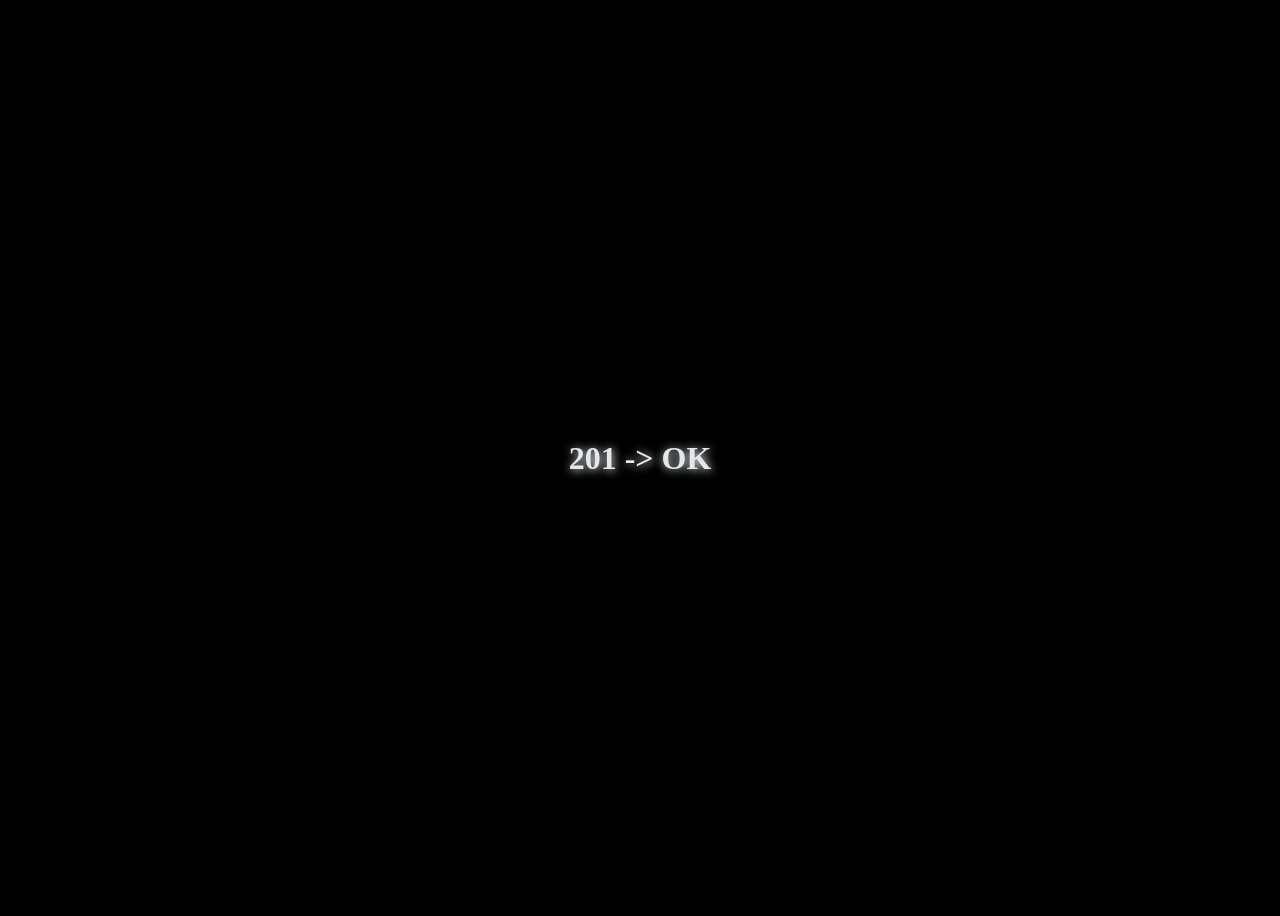
==== src/main/resources/static/index.html @ c2570320 "created register route" ====
<!DOCTYPE html>
<html lang="pl">
<head>
    <meta charset="UTF-8">
    <title>Server Status WCS</title>
    <link rel="stylesheet" href="style.css">
</head>
<body>
<div class="card">
    <h1>201 -> OK</h1>
</div>
</body>
</html>
---- src/main/resources/static/style.css ----
body {
    background: #000000;
    color: #e5e7eb;
    font-family: Bahnschrift;
    display: flex;
    justify-content: center;
    align-items: center;
    height: 100vh;
}

.card {
    padding: 40px;
    border-radius: 12px;
    text-align: center;
}

h1{
    text-shadow: 1px 1px 10px azure;
}
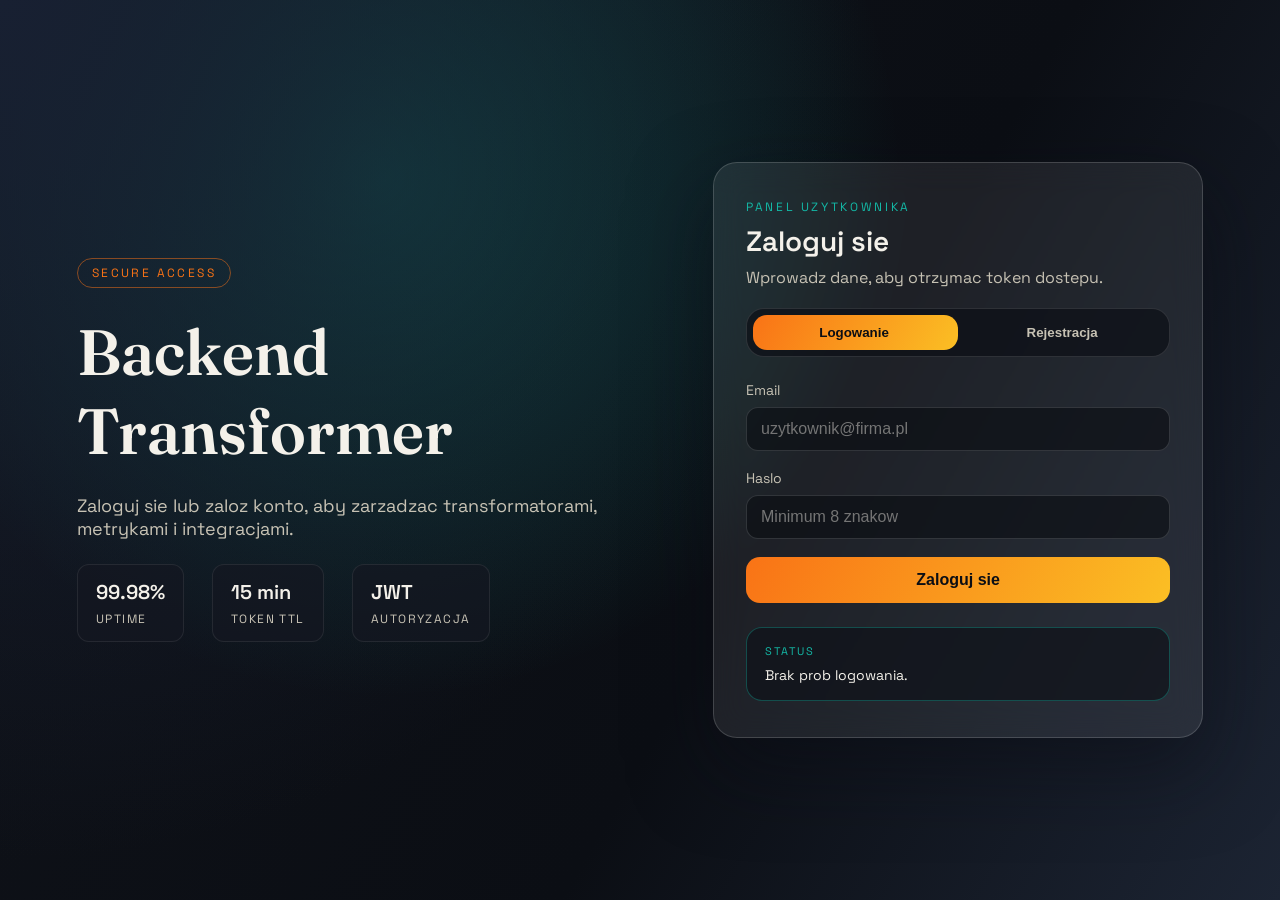
==== commit 94c93895: "created login route" ====
--- a/src/main/resources/static/index.html
+++ b/src/main/resources/static/index.html
@@ -2,12 +2,73 @@
 <html lang="pl">
 <head>
     <meta charset="UTF-8">
-    <title>Server Status WCS</title>
+    <meta name="viewport" content="width=device-width, initial-scale=1">
+    <title>Logowanie i rejestracja - Backend Transformer</title>
     <link rel="stylesheet" href="style.css">
 </head>
 <body>
-<div class="card">
-    <h1>201 -> OK</h1>
-</div>
+    <main class="page">
+        <section class="hero">
+            <div class="hero__badge">Secure Access</div>
+            <h1>Backend Transformer</h1>
+            <p class="hero__lead">
+                Zaloguj sie lub zaloz konto, aby zarzadzac transformatorami, metrykami i integracjami.
+            </p>
+            <div class="hero__stats">
+                <div>
+                    <span class="stat__value">99.98%</span>
+                    <span class="stat__label">Uptime</span>
+                </div>
+                <div>
+                    <span class="stat__value">15 min</span>
+                    <span class="stat__label">Token TTL</span>
+                </div>
+                <div>
+                    <span class="stat__value">JWT</span>
+                    <span class="stat__label">Autoryzacja</span>
+                </div>
+            </div>
+        </section>
+
+        <section class="card">
+            <div class="card__header">
+                <span class="card__eyebrow">Panel uzytkownika</span>
+                <h2 id="formTitle">Zaloguj sie</h2>
+                <p id="formSubtitle">Wprowadz dane, aby otrzymac token dostepu.</p>
+            </div>
+
+            <div class="switch" role="tablist" aria-label="Tryb formularza">
+                <button class="switch__btn" type="button" data-mode="login" aria-pressed="true">Logowanie</button>
+                <button class="switch__btn" type="button" data-mode="register" aria-pressed="false">Rejestracja</button>
+                <span class="switch__pill" aria-hidden="true"></span>
+            </div>
+
+            <form id="authForm" class="form" novalidate>
+                <label class="field">
+                    <span>Email</span>
+                    <input type="email" name="email" placeholder="uzytkownik@firma.pl" required>
+                </label>
+
+                <label class="field">
+                    <span>Haslo</span>
+                    <input type="password" name="password" placeholder="Minimum 8 znakow" minlength="8" required>
+                </label>
+
+                <label class="field field--optional" id="repeatField">
+                    <span>Powtorz haslo</span>
+                    <input type="password" name="passwordRepeat" placeholder="Powtorz haslo" minlength="8">
+                </label>
+
+                <button type="submit" class="btn" id="submitBtn">Zaloguj sie</button>
+            </form>
+
+            <div class="result" id="result">
+                <div class="result__title">Status</div>
+                <div class="result__body" id="resultBody">Brak prob logowania.</div>
+            </div>
+        </section>
+    </main>
+
+    <script src="script.js"></script>
 </body>
-</html>+</html>
--- a/src/main/resources/static/style.css
+++ b/src/main/resources/static/style.css
@@ -1,19 +1,271 @@
+@import url("https://fonts.googleapis.com/css2?family=Fraunces:wght@400;600&family=Space+Grotesk:wght@400;500;600&display=swap");
+
+:root {
+    --bg: #0f1219;
+    --bg-2: #151b27;
+    --card: rgba(255, 255, 255, 0.08);
+    --card-border: rgba(255, 255, 255, 0.16);
+    --text: #f4f1ea;
+    --muted: #c7c2b4;
+    --accent: #f97316;
+    --accent-2: #14b8a6;
+    --shadow: 0 30px 80px rgba(9, 12, 20, 0.5);
+}
+
+* {
+    box-sizing: border-box;
+    margin: 0;
+    padding: 0;
+}
+
 body {
-    background: #000000;
-    color: #e5e7eb;
-    font-family: Bahnschrift;
-    display: flex;
-    justify-content: center;
+    font-family: "Space Grotesk", "Trebuchet MS", sans-serif;
+    color: var(--text);
+    background: radial-gradient(circle at top left, #182032, transparent 55%),
+        radial-gradient(circle at 30% 20%, rgba(20, 184, 166, 0.3), transparent 45%),
+        linear-gradient(120deg, var(--bg), #0b0e14 60%, #1c2433 100%);
+    min-height: 100vh;
+}
+
+.page {
+    display: grid;
+    grid-template-columns: minmax(0, 1.2fr) minmax(0, 1fr);
+    gap: 48px;
+    padding: 60px clamp(24px, 6vw, 80px);
+    min-height: 100vh;
     align-items: center;
-    height: 100vh;
+}
+
+.hero {
+    position: relative;
+    display: flex;
+    flex-direction: column;
+    gap: 24px;
+    animation: rise 0.9s ease-out both;
+}
+
+.hero__badge {
+    width: fit-content;
+    padding: 6px 14px;
+    border-radius: 999px;
+    border: 1px solid rgba(249, 115, 22, 0.5);
+    color: var(--accent);
+    font-size: 12px;
+    letter-spacing: 0.2em;
+    text-transform: uppercase;
+}
+
+.hero h1 {
+    font-family: "Fraunces", "Times New Roman", serif;
+    font-size: clamp(36px, 5vw, 64px);
+    font-weight: 600;
+}
+
+.hero__lead {
+    font-size: 18px;
+    color: var(--muted);
+    max-width: 520px;
+}
+
+.hero__stats {
+    display: flex;
+    gap: 28px;
+    flex-wrap: wrap;
+}
+
+.hero__stats div {
+    display: flex;
+    flex-direction: column;
+    gap: 6px;
+    padding: 14px 18px;
+    border-radius: 12px;
+    background: rgba(20, 24, 34, 0.7);
+    border: 1px solid rgba(255, 255, 255, 0.08);
+}
+
+.stat__value {
+    font-size: 20px;
+    font-weight: 600;
+}
+
+.stat__label {
+    font-size: 12px;
+    text-transform: uppercase;
+    letter-spacing: 0.12em;
+    color: var(--muted);
 }
 
 .card {
-    padding: 40px;
+    backdrop-filter: blur(16px);
+    background: var(--card);
+    border: 1px solid var(--card-border);
+    border-radius: 24px;
+    padding: 36px 32px;
+    box-shadow: var(--shadow);
+    animation: rise 0.9s ease-out 0.1s both;
+}
+
+.card__header {
+    display: flex;
+    flex-direction: column;
+    gap: 8px;
+    margin-bottom: 20px;
+}
+
+.card__eyebrow {
+    font-size: 12px;
+    text-transform: uppercase;
+    letter-spacing: 0.22em;
+    color: var(--accent-2);
+}
+
+.card h2 {
+    font-size: 28px;
+    font-weight: 600;
+}
+
+.card p {
+    color: var(--muted);
+}
+
+.switch {
+    position: relative;
+    display: grid;
+    grid-template-columns: 1fr 1fr;
+    gap: 6px;
+    padding: 6px;
+    border-radius: 18px;
+    background: rgba(12, 15, 22, 0.7);
+    border: 1px solid rgba(255, 255, 255, 0.12);
+    margin: 18px 0 24px;
+}
+
+.switch__btn {
+    position: relative;
+    z-index: 1;
+    border: none;
+    background: transparent;
+    color: var(--muted);
+    padding: 10px 12px;
+    font-weight: 600;
+    cursor: pointer;
     border-radius: 12px;
-    text-align: center;
-}
-
-h1{
-    text-shadow: 1px 1px 10px azure;
-}+    transition: color 0.2s ease;
+}
+
+.switch__btn[aria-pressed="true"] {
+    color: #0b0e14;
+}
+
+.switch__pill {
+    position: absolute;
+    top: 6px;
+    left: 6px;
+    width: calc(50% - 6px);
+    height: calc(100% - 12px);
+    border-radius: 14px;
+    background: linear-gradient(120deg, var(--accent), #fbbf24);
+    transition: transform 0.25s ease;
+}
+
+.switch[data-mode="register"] .switch__pill {
+    transform: translateX(100%);
+}
+
+.form {
+    display: grid;
+    gap: 18px;
+}
+
+.field {
+    display: grid;
+    gap: 8px;
+    font-size: 14px;
+    color: var(--muted);
+}
+
+.field--optional {
+    display: none;
+}
+
+.field input {
+    background: rgba(9, 12, 18, 0.6);
+    border: 1px solid rgba(255, 255, 255, 0.14);
+    color: var(--text);
+    padding: 12px 14px;
+    border-radius: 12px;
+    font-size: 16px;
+    transition: border 0.2s ease, box-shadow 0.2s ease;
+}
+
+.field input:focus {
+    outline: none;
+    border-color: rgba(249, 115, 22, 0.7);
+    box-shadow: 0 0 0 3px rgba(249, 115, 22, 0.2);
+}
+
+.btn {
+    border: none;
+    border-radius: 14px;
+    padding: 14px 18px;
+    font-size: 16px;
+    font-weight: 600;
+    cursor: pointer;
+    color: #0b0e14;
+    background: linear-gradient(120deg, var(--accent), #fbbf24);
+    transition: transform 0.2s ease, box-shadow 0.2s ease;
+}
+
+.btn:hover {
+    transform: translateY(-2px);
+    box-shadow: 0 12px 24px rgba(249, 115, 22, 0.35);
+}
+
+.result {
+    margin-top: 24px;
+    padding: 16px 18px;
+    border-radius: 16px;
+    background: rgba(15, 18, 25, 0.7);
+    border: 1px solid rgba(20, 184, 166, 0.35);
+    display: grid;
+    gap: 8px;
+    font-size: 14px;
+}
+
+.result__title {
+    text-transform: uppercase;
+    letter-spacing: 0.18em;
+    font-size: 11px;
+    color: var(--accent-2);
+}
+
+.result--error {
+    border-color: rgba(248, 113, 113, 0.6);
+}
+
+.result--success {
+    border-color: rgba(52, 211, 153, 0.6);
+}
+
+@keyframes rise {
+    from {
+        opacity: 0;
+        transform: translateY(16px);
+    }
+    to {
+        opacity: 1;
+        transform: translateY(0);
+    }
+}
+
+@media (max-width: 900px) {
+    .page {
+        grid-template-columns: 1fr;
+        gap: 32px;
+        padding: 40px 20px;
+    }
+
+    .hero {
+        order: 2;
+    }
+}
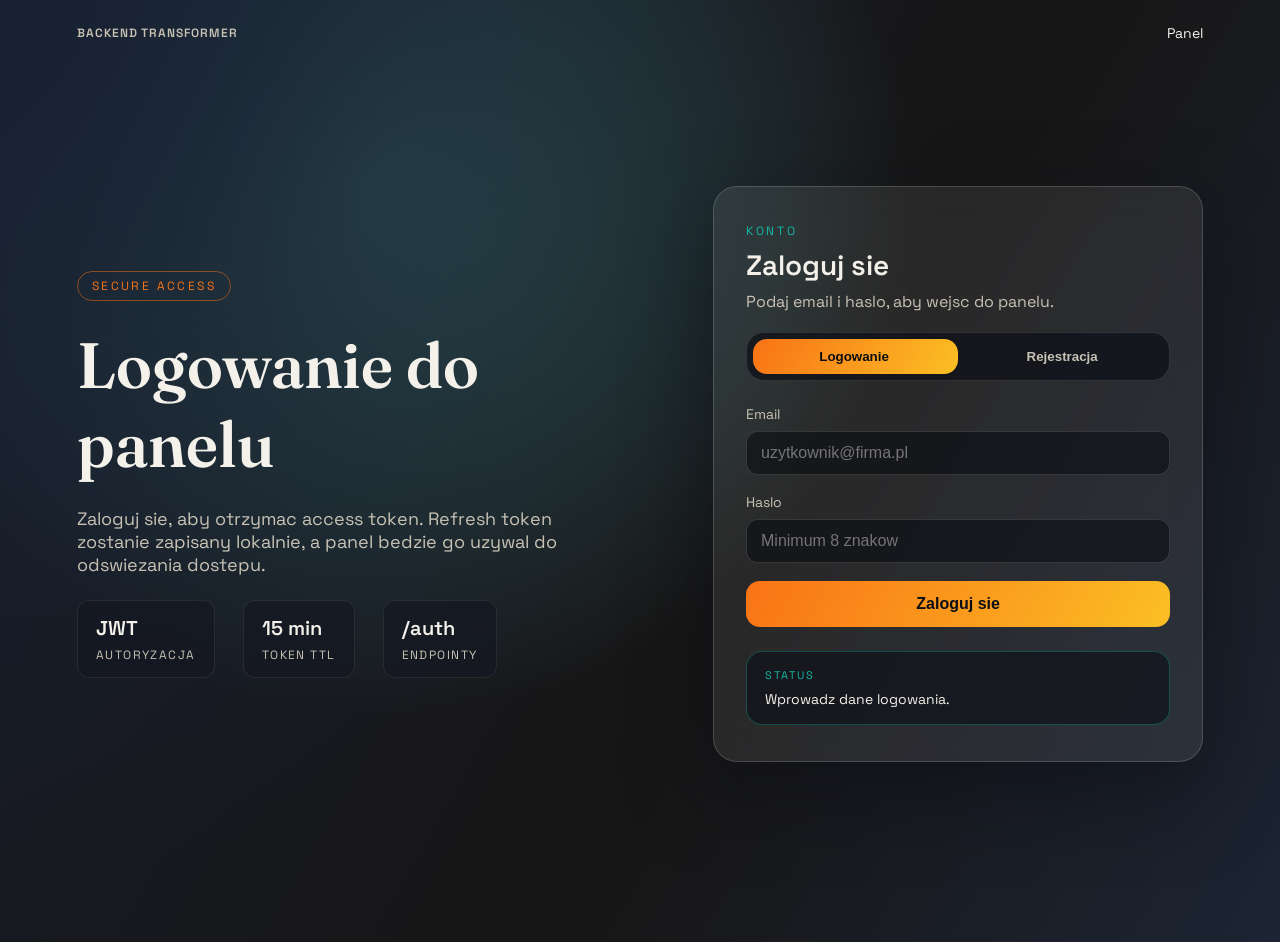
==== commit 2055bea3: "added panel.html" ====
--- a/src/main/resources/static/index.html
+++ b/src/main/resources/static/index.html
@@ -3,41 +3,49 @@
 <head>
     <meta charset="UTF-8">
     <meta name="viewport" content="width=device-width, initial-scale=1">
-    <title>Logowanie i rejestracja - Backend Transformer</title>
+    <title>Logowanie - Backend Transformer</title>
     <link rel="stylesheet" href="style.css">
 </head>
 <body>
-    <main class="page">
+    <header class="topbar">
+        <div class="topbar__brand">Backend Transformer</div>
+        <nav class="topbar__nav">
+            <a class="topbar__link" href="/static/panel.html">Panel</a>
+        </nav>
+    </header>
+
+    <main class="page page--auth">
         <section class="hero">
             <div class="hero__badge">Secure Access</div>
-            <h1>Backend Transformer</h1>
+            <h1>Logowanie do panelu</h1>
             <p class="hero__lead">
-                Zaloguj sie lub zaloz konto, aby zarzadzac transformatorami, metrykami i integracjami.
+                Zaloguj sie, aby otrzymac access token. Refresh token zostanie zapisany lokalnie,
+                a panel bedzie go uzywal do odswiezania dostepu.
             </p>
             <div class="hero__stats">
                 <div>
-                    <span class="stat__value">99.98%</span>
-                    <span class="stat__label">Uptime</span>
+                    <span class="stat__value">JWT</span>
+                    <span class="stat__label">Autoryzacja</span>
                 </div>
                 <div>
                     <span class="stat__value">15 min</span>
                     <span class="stat__label">Token TTL</span>
                 </div>
                 <div>
-                    <span class="stat__value">JWT</span>
-                    <span class="stat__label">Autoryzacja</span>
+                    <span class="stat__value">/auth</span>
+                    <span class="stat__label">Endpointy</span>
                 </div>
             </div>
         </section>
 
         <section class="card">
             <div class="card__header">
-                <span class="card__eyebrow">Panel uzytkownika</span>
+                <span class="card__eyebrow">Konto</span>
                 <h2 id="formTitle">Zaloguj sie</h2>
-                <p id="formSubtitle">Wprowadz dane, aby otrzymac token dostepu.</p>
+                <p id="formSubtitle">Podaj email i haslo, aby wejsc do panelu.</p>
             </div>
 
-            <div class="switch" role="tablist" aria-label="Tryb formularza">
+            <div class="switch" role="tablist" aria-label="Tryb formularza" id="modeSwitch">
                 <button class="switch__btn" type="button" data-mode="login" aria-pressed="true">Logowanie</button>
                 <button class="switch__btn" type="button" data-mode="register" aria-pressed="false">Rejestracja</button>
                 <span class="switch__pill" aria-hidden="true"></span>
@@ -46,12 +54,12 @@
             <form id="authForm" class="form" novalidate>
                 <label class="field">
                     <span>Email</span>
-                    <input type="email" name="email" placeholder="uzytkownik@firma.pl" required>
+                    <input type="email" name="email" placeholder="uzytkownik@firma.pl" autocomplete="email" required>
                 </label>
 
                 <label class="field">
                     <span>Haslo</span>
-                    <input type="password" name="password" placeholder="Minimum 8 znakow" minlength="8" required>
+                    <input type="password" name="password" placeholder="Minimum 8 znakow" minlength="8" autocomplete="current-password" required>
                 </label>
 
                 <label class="field field--optional" id="repeatField">
@@ -64,11 +72,11 @@
 
             <div class="result" id="result">
                 <div class="result__title">Status</div>
-                <div class="result__body" id="resultBody">Brak prob logowania.</div>
+                <div class="result__body" id="resultBody">Wybierz logowanie lub rejestracje.</div>
             </div>
         </section>
     </main>
 
-    <script src="script.js"></script>
+    <script src="login.js"></script>
 </body>
 </html>
--- a/src/main/resources/static/style.css
+++ b/src/main/resources/static/style.css
@@ -1,7 +1,7 @@
 @import url("https://fonts.googleapis.com/css2?family=Fraunces:wght@400;600&family=Space+Grotesk:wght@400;500;600&display=swap");
 
 :root {
-    --bg: #0f1219;
+    --bg: #171d2a;
     --bg-2: #151b27;
     --card: rgba(255, 255, 255, 0.08);
     --card-border: rgba(255, 255, 255, 0.16);
@@ -16,15 +16,17 @@
     box-sizing: border-box;
     margin: 0;
     padding: 0;
+
 }
 
 body {
     font-family: "Space Grotesk", "Trebuchet MS", sans-serif;
     color: var(--text);
     background: radial-gradient(circle at top left, #182032, transparent 55%),
-        radial-gradient(circle at 30% 20%, rgba(20, 184, 166, 0.3), transparent 45%),
-        linear-gradient(120deg, var(--bg), #0b0e14 60%, #1c2433 100%);
+        radial-gradient(circle at 30% 20%, rgba(101, 224, 212, 0.3), transparent 45%),
+        linear-gradient(120deg, var(--bg), #171616 60%, #1c2433 100%);
     min-height: 100vh;
+
 }
 
 .page {
@@ -269,3 +271,346 @@
         order: 2;
     }
 }
+
+.topbar {
+    display: flex;
+    align-items: center;
+    justify-content: space-between;
+    padding: 24px clamp(24px, 6vw, 80px) 0;
+}
+
+.topbar__brand {
+    font-weight: 600;
+    letter-spacing: 0.08em;
+    text-transform: uppercase;
+    font-size: 12px;
+    color: var(--muted);
+}
+
+.topbar__nav {
+    display: flex;
+    gap: 12px;
+    align-items: center;
+}
+
+.topbar__link {
+    color: var(--text);
+    text-decoration: none;
+    font-size: 14px;
+}
+
+.page--auth {
+    padding-top: 24px;
+}
+
+.page--panel {
+    padding-top: 24px;
+    grid-template-columns: 1fr;
+}
+
+.saved {
+    margin-top: 20px;
+    padding: 16px 18px;
+    border-radius: 16px;
+    background: rgba(10, 12, 18, 0.65);
+    border: 1px solid rgba(255, 255, 255, 0.12);
+    display: grid;
+    gap: 12px;
+    font-size: 14px;
+}
+
+.saved__title {
+    text-transform: uppercase;
+    letter-spacing: 0.18em;
+    font-size: 11px;
+    color: var(--accent);
+}
+
+.saved__actions {
+    display: flex;
+    flex-wrap: wrap;
+    gap: 12px;
+}
+
+.btn--ghost {
+    background: rgba(255, 255, 255, 0.08);
+    color: var(--text);
+    border: 1px solid rgba(255, 255, 255, 0.14);
+}
+
+.btn--ghost:hover {
+    transform: translateY(-2px);
+    box-shadow: 0 12px 24px rgba(20, 184, 166, 0.2);
+}
+
+.btn--small {
+    padding: 6px 10px;
+    font-size: 12px;
+}
+
+.meta {
+    display: grid;
+    grid-template-columns: repeat(auto-fit, minmax(200px, 1fr));
+    gap: 16px;
+    margin-bottom: 20px;
+}
+
+.meta__item {
+    padding: 14px 16px;
+    border-radius: 14px;
+    background: rgba(12, 15, 22, 0.7);
+    border: 1px solid rgba(255, 255, 255, 0.1);
+    display: grid;
+    gap: 6px;
+}
+
+.meta__label {
+    font-size: 12px;
+    text-transform: uppercase;
+    letter-spacing: 0.14em;
+    color: var(--muted);
+}
+
+.meta__value {
+    font-size: 14px;
+    font-weight: 600;
+}
+
+.token {
+    display: grid;
+    gap: 10px;
+    padding: 16px 18px;
+    border-radius: 16px;
+    background: rgba(14, 18, 26, 0.7);
+    border: 1px solid rgba(255, 255, 255, 0.12);
+    margin-bottom: 16px;
+}
+
+.token__header {
+    display: flex;
+    align-items: center;
+    justify-content: space-between;
+    gap: 12px;
+}
+
+.token__title {
+    text-transform: uppercase;
+    letter-spacing: 0.16em;
+    font-size: 11px;
+    color: var(--accent-2);
+}
+
+.token__value {
+    font-size: 13px;
+    line-height: 1.5;
+    word-break: break-all;
+    color: var(--text);
+}
+
+.controls {
+    display: grid;
+    gap: 16px;
+    margin-top: 10px;
+}
+
+.controls__row {
+    display: flex;
+    flex-wrap: wrap;
+    gap: 12px;
+}
+
+.log {
+    margin-top: 16px;
+    display: grid;
+    gap: 10px;
+    max-height: 260px;
+    overflow-y: auto;
+    padding-right: 4px;
+}
+
+.log__item {
+    padding: 12px 14px;
+    border-radius: 14px;
+    background: rgba(10, 12, 18, 0.65);
+    border: 1px solid rgba(255, 255, 255, 0.08);
+    font-size: 13px;
+    display: grid;
+    gap: 4px;
+}
+
+.log__time {
+    text-transform: uppercase;
+    letter-spacing: 0.12em;
+    font-size: 10px;
+    color: var(--muted);
+}
+
+@media (max-width: 900px) {
+    .topbar {
+        padding: 20px 20px 0;
+    }
+
+    .page--panel {
+        grid-template-columns: 1fr;
+    }
+
+    .controls__row {
+        flex-direction: column;
+    }
+}
+
+.btn--disabled {
+    opacity: 0.55;
+    pointer-events: none;
+}
+
+.stack {
+    display: grid;
+    gap: 24px;
+}
+
+.steps {
+    display: grid;
+    gap: 12px;
+    padding-left: 20px;
+    color: var(--muted);
+    font-size: 15px;
+}
+
+.note {
+    margin-top: 16px;
+    padding: 12px 14px;
+    border-radius: 12px;
+    background: rgba(249, 115, 22, 0.12);
+    border: 1px solid rgba(249, 115, 22, 0.3);
+    font-size: 13px;
+}
+
+.form--two {
+    grid-template-columns: repeat(auto-fit, minmax(220px, 1fr));
+}
+
+.field--full {
+    grid-column: 1 / -1;
+}
+
+.form__actions {
+    display: flex;
+    flex-wrap: wrap;
+    gap: 12px;
+}
+
+.list {
+    display: grid;
+    gap: 14px;
+}
+
+.list__item {
+    padding: 14px 16px;
+    border-radius: 16px;
+    background: rgba(12, 16, 24, 0.7);
+    border: 1px solid rgba(255, 255, 255, 0.08);
+    display: flex;
+    flex-wrap: wrap;
+    gap: 16px;
+    align-items: center;
+    justify-content: space-between;
+}
+
+.list__item--active {
+    border-color: rgba(20, 184, 166, 0.6);
+    box-shadow: 0 0 0 2px rgba(20, 184, 166, 0.2);
+}
+
+.list__main {
+    display: grid;
+    gap: 6px;
+}
+
+.list__name {
+    font-weight: 600;
+    font-size: 16px;
+}
+
+.list__meta {
+    font-size: 13px;
+    color: var(--muted);
+}
+
+.list__tags {
+    display: flex;
+    flex-wrap: wrap;
+    gap: 8px;
+}
+
+.tag {
+    padding: 4px 8px;
+    border-radius: 999px;
+    background: rgba(20, 184, 166, 0.18);
+    color: var(--accent-2);
+    font-size: 11px;
+    text-transform: uppercase;
+    letter-spacing: 0.08em;
+}
+
+.list__actions {
+    display: flex;
+    gap: 8px;
+}
+
+.empty {
+    padding: 16px;
+    border-radius: 14px;
+    border: 1px dashed rgba(255, 255, 255, 0.2);
+    color: var(--muted);
+    font-size: 14px;
+}
+
+.detail,
+.metrics {
+    display: grid;
+    gap: 10px;
+    padding: 14px 16px;
+    border-radius: 16px;
+    background: rgba(12, 16, 24, 0.7);
+    border: 1px solid rgba(255, 255, 255, 0.1);
+    margin-bottom: 16px;
+}
+
+.detail__row,
+.metrics__row {
+    display: flex;
+    justify-content: space-between;
+    gap: 12px;
+    font-size: 14px;
+}
+
+.detail__row span,
+.metrics__row span {
+    color: var(--muted);
+}
+
+.advanced {
+    margin-top: 12px;
+    padding: 12px 14px;
+    border-radius: 14px;
+    background: rgba(10, 12, 18, 0.65);
+    border: 1px solid rgba(255, 255, 255, 0.12);
+}
+
+.advanced summary {
+    cursor: pointer;
+    font-weight: 600;
+    margin-bottom: 12px;
+}
+
+@media (max-width: 900px) {
+    .stack {
+        gap: 18px;
+    }
+
+    .list__item {
+        flex-direction: column;
+        align-items: flex-start;
+    }
+}
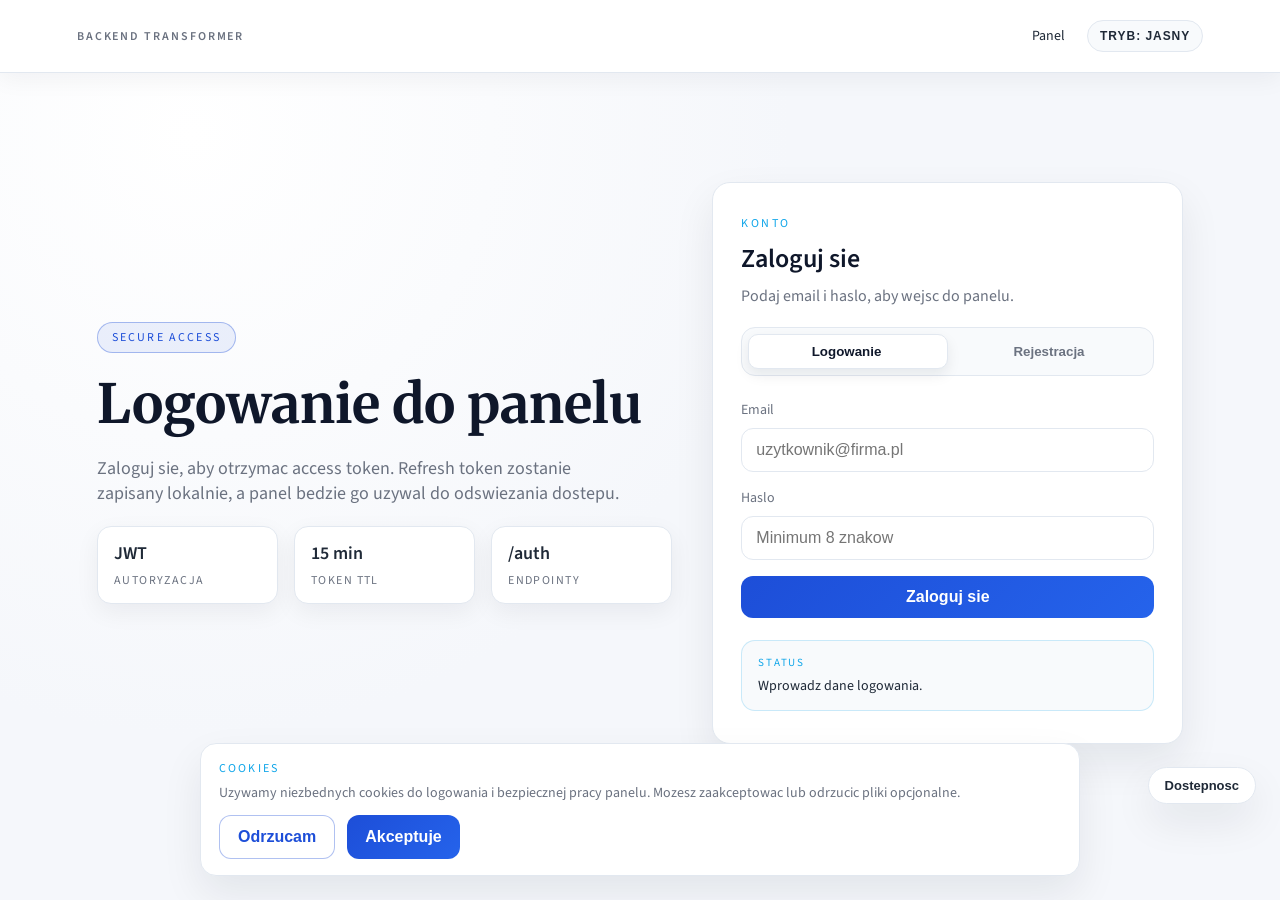
==== commit 2f6dd969: "changed style.css" ====
--- a/src/main/resources/static/index.html
+++ b/src/main/resources/static/index.html
@@ -3,14 +3,28 @@
 <head>
     <meta charset="UTF-8">
     <meta name="viewport" content="width=device-width, initial-scale=1">
+    <meta name="description" content="Bezpieczne logowanie do panelu Backend Transformer. Nowoczesny panel do zarzadzania transformatorami i danymi technicznymi.">
+    <meta name="keywords" content="backend transformer, panel, transformatory, zarzadzanie, logowanie, energia">
+    <meta name="author" content="Backend Transformer">
+    <meta name="application-name" content="Backend Transformer">
+    <meta name="robots" content="index, follow">
+    <meta name="theme-color" content="#1d4ed8">
+    <meta name="color-scheme" content="light dark">
+    <meta property="og:title" content="Backend Transformer - Logowanie">
+    <meta property="og:description" content="Bezpieczne logowanie do panelu Backend Transformer. Zarzadzaj danymi transformatorow w jednym miejscu.">
+    <meta property="og:type" content="website">
+    <meta property="og:locale" content="pl_PL">
+    <meta property="og:site_name" content="Backend Transformer">
+    <meta name="twitter:card" content="summary">
     <title>Logowanie - Backend Transformer</title>
     <link rel="stylesheet" href="style.css">
 </head>
-<body>
+<body class="theme-light">
     <header class="topbar">
         <div class="topbar__brand">Backend Transformer</div>
         <nav class="topbar__nav">
             <a class="topbar__link" href="/static/panel.html">Panel</a>
+            <button class="topbar__toggle" id="themeToggle" type="button" aria-pressed="false">Tryb: Jasny</button>
         </nav>
     </header>
 
@@ -77,6 +91,43 @@
         </section>
     </main>
 
+    <div class="cookie-banner" id="cookieBanner" role="dialog" aria-live="polite" aria-label="Informacja o cookies" aria-hidden="true">
+        <div>
+            <div class="cookie-banner__title">Cookies</div>
+            <p>Uzywamy niezbednych cookies do logowania i bezpiecznej pracy panelu. Mozesz zaakceptowac lub odrzucic pliki opcjonalne.</p>
+        </div>
+        <div class="cookie-banner__actions">
+            <button class="btn btn--ghost" id="cookieReject" type="button">Odrzucam</button>
+            <button class="btn" id="cookieAccept" type="button">Akceptuje</button>
+        </div>
+    </div>
+
+    <button class="a11y-fab" id="a11yToggle" type="button" aria-expanded="false" aria-controls="a11yPanel">Dostepnosc</button>
+    <aside class="a11y-panel" id="a11yPanel" role="dialog" aria-label="Ustawienia dostepnosci">
+        <div class="a11y-panel__header">
+            <div class="a11y-panel__title">Dostepnosc</div>
+            <button class="a11y-close" id="a11yClose" type="button" aria-label="Zamknij panel">Zamknij</button>
+        </div>
+        <div class="a11y-option">
+            <span>Rozmiar tekstu</span>
+            <div class="a11y-buttons">
+                <button class="a11y-chip" type="button" data-a11y-text="0" aria-pressed="true">Standard</button>
+                <button class="a11y-chip" type="button" data-a11y-text="1" aria-pressed="false">Duzy</button>
+                <button class="a11y-chip" type="button" data-a11y-text="2" aria-pressed="false">Bardzo duzy</button>
+            </div>
+        </div>
+        <div class="a11y-option">
+            <button class="a11y-toggle" type="button" data-a11y-toggle="contrast" aria-pressed="false">Wysoki kontrast</button>
+            <button class="a11y-toggle" type="button" data-a11y-toggle="reduceMotion" aria-pressed="false">Zredukuj animacje</button>
+            <button class="a11y-toggle" type="button" data-a11y-toggle="underline" aria-pressed="false">Podkresl linki</button>
+        </div>
+        <div class="a11y-option a11y-option--privacy">
+            <span>Prywatnosc</span>
+            <button class="a11y-toggle" id="cookieManage" type="button">Ustawienia cookies</button>
+        </div>
+    </aside>
+
+    <script src="ui.js"></script>
     <script src="login.js"></script>
 </body>
 </html>
--- a/src/main/resources/static/style.css
+++ b/src/main/resources/static/style.css
@@ -1,92 +1,180 @@
-@import url("https://fonts.googleapis.com/css2?family=Fraunces:wght@400;600&family=Space+Grotesk:wght@400;500;600&display=swap");
+@import url("https://fonts.googleapis.com/css2?family=Merriweather:wght@400;700&family=Source+Sans+3:wght@400;500;600&display=swap");
 
 :root {
-    --bg: #171d2a;
-    --bg-2: #151b27;
-    --card: rgba(255, 255, 255, 0.08);
-    --card-border: rgba(255, 255, 255, 0.16);
-    --text: #f4f1ea;
-    --muted: #c7c2b4;
-    --accent: #f97316;
-    --accent-2: #14b8a6;
-    --shadow: 0 30px 80px rgba(9, 12, 20, 0.5);
+    --bg: #f5f7fb;
+    --bg-accent: #eef2f8;
+    --surface: #ffffff;
+    --surface-alt: #f8fafc;
+    --border: #e2e8f0;
+    --text: #1f2937;
+    --text-strong: #0f172a;
+    --muted: #6b7280;
+    --accent: #1d4ed8;
+    --accent-2: #0ea5e9;
+    --accent-strong: #0369a1;
+    --accent-soft: rgba(29, 78, 216, 0.08);
+    --accent-border: rgba(29, 78, 216, 0.35);
+    --focus-border: rgba(29, 78, 216, 0.6);
+    --focus-ring: rgba(29, 78, 216, 0.15);
+    --success: #16a34a;
+    --warning: #f59e0b;
+    --error: #dc2626;
+    --shadow: 0 18px 40px rgba(15, 23, 42, 0.08);
+}
+
+body.theme-dark {
+    --bg: #0b1120;
+    --bg-accent: #0f172a;
+    --surface: #111827;
+    --surface-alt: #0f172a;
+    --border: #1f2937;
+    --text: #e5e7eb;
+    --text-strong: #f8fafc;
+    --muted: #94a3b8;
+    --accent: #60a5fa;
+    --accent-2: #38bdf8;
+    --accent-strong: #7dd3fc;
+    --accent-soft: rgba(96, 165, 250, 0.12);
+    --accent-border: rgba(96, 165, 250, 0.4);
+    --focus-border: rgba(96, 165, 250, 0.7);
+    --focus-ring: rgba(96, 165, 250, 0.2);
+    --success: #22c55e;
+    --warning: #fbbf24;
+    --error: #f87171;
+    --shadow: 0 18px 40px rgba(2, 6, 23, 0.6);
+}
+
+body.theme-light.a11y-contrast {
+    --bg: #ffffff;
+    --bg-accent: #f3f4f6;
+    --surface: #ffffff;
+    --surface-alt: #f1f5f9;
+    --border: #111827;
+    --text: #0f172a;
+    --text-strong: #0f172a;
+    --muted: #1f2937;
+    --accent: #1d4ed8;
+    --accent-2: #0ea5e9;
+    --accent-strong: #0f172a;
+}
+
+body.theme-dark.a11y-contrast {
+    --bg: #000000;
+    --bg-accent: #0b0b0b;
+    --surface: #111111;
+    --surface-alt: #0b0b0b;
+    --border: #f8fafc;
+    --text: #ffffff;
+    --text-strong: #ffffff;
+    --muted: #e2e8f0;
+    --accent: #fde047;
+    --accent-2: #38bdf8;
+    --accent-strong: #fde047;
 }
 
 * {
     box-sizing: border-box;
     margin: 0;
     padding: 0;
-
 }
 
 body {
-    font-family: "Space Grotesk", "Trebuchet MS", sans-serif;
+    font-family: "Source Sans 3", "Segoe UI", sans-serif;
     color: var(--text);
-    background: radial-gradient(circle at top left, #182032, transparent 55%),
-        radial-gradient(circle at 30% 20%, rgba(101, 224, 212, 0.3), transparent 45%),
-        linear-gradient(120deg, var(--bg), #171616 60%, #1c2433 100%);
+    background: radial-gradient(circle at 15% 15%, var(--surface) 0%, var(--bg) 45%),
+        linear-gradient(180deg, var(--bg-accent), var(--bg));
     min-height: 100vh;
-
+    color-scheme: light dark;
+}
+
+a {
+    color: inherit;
+}
+
+body.a11y-text-lg {
+    font-size: 17px;
+}
+
+body.a11y-text-xl {
+    font-size: 19px;
+}
+
+body.a11y-underline a {
+    text-decoration: underline;
+    text-underline-offset: 3px;
+}
+
+body.a11y-reduce-motion {
+    scroll-behavior: auto;
+}
+
+body.a11y-reduce-motion * {
+    animation: none !important;
+    transition: none !important;
 }
 
 .page {
     display: grid;
-    grid-template-columns: minmax(0, 1.2fr) minmax(0, 1fr);
-    gap: 48px;
-    padding: 60px clamp(24px, 6vw, 80px);
-    min-height: 100vh;
+    grid-template-columns: minmax(0, 1.1fr) minmax(0, 0.9fr);
+    gap: 40px;
+    padding: 40px clamp(24px, 6vw, 96px) 72px;
+    max-width: 1240px;
+    margin: 0 auto;
+    min-height: calc(100vh - 80px);
     align-items: center;
 }
 
 .hero {
-    position: relative;
     display: flex;
     flex-direction: column;
-    gap: 24px;
-    animation: rise 0.9s ease-out both;
+    gap: 20px;
+    animation: fade-in 0.7s ease-out both;
 }
 
 .hero__badge {
     width: fit-content;
     padding: 6px 14px;
     border-radius: 999px;
-    border: 1px solid rgba(249, 115, 22, 0.5);
+    border: 1px solid var(--accent-border);
+    background: var(--accent-soft);
     color: var(--accent);
     font-size: 12px;
-    letter-spacing: 0.2em;
+    letter-spacing: 0.18em;
     text-transform: uppercase;
 }
 
 .hero h1 {
-    font-family: "Fraunces", "Times New Roman", serif;
-    font-size: clamp(36px, 5vw, 64px);
-    font-weight: 600;
+    font-family: "Merriweather", "Georgia", serif;
+    font-size: clamp(32px, 4.5vw, 54px);
+    font-weight: 700;
+    line-height: 1.15;
+    color: var(--text-strong);
 }
 
 .hero__lead {
     font-size: 18px;
     color: var(--muted);
-    max-width: 520px;
+    max-width: 540px;
 }
 
 .hero__stats {
-    display: flex;
-    gap: 28px;
-    flex-wrap: wrap;
+    display: grid;
+    grid-template-columns: repeat(auto-fit, minmax(160px, 1fr));
+    gap: 16px;
 }
 
 .hero__stats div {
-    display: flex;
-    flex-direction: column;
+    display: grid;
     gap: 6px;
-    padding: 14px 18px;
-    border-radius: 12px;
-    background: rgba(20, 24, 34, 0.7);
-    border: 1px solid rgba(255, 255, 255, 0.08);
+    padding: 14px 16px;
+    border-radius: 14px;
+    background: var(--surface);
+    border: 1px solid var(--border);
+    box-shadow: 0 8px 24px rgba(15, 23, 42, 0.06);
 }
 
 .stat__value {
-    font-size: 20px;
+    font-size: 18px;
     font-weight: 600;
 }
 
@@ -98,13 +186,12 @@
 }
 
 .card {
-    backdrop-filter: blur(16px);
-    background: var(--card);
-    border: 1px solid var(--card-border);
-    border-radius: 24px;
-    padding: 36px 32px;
+    background: var(--surface);
+    border: 1px solid var(--border);
+    border-radius: 18px;
+    padding: 32px 28px;
     box-shadow: var(--shadow);
-    animation: rise 0.9s ease-out 0.1s both;
+    animation: fade-in 0.7s ease-out 0.05s both;
 }
 
 .card__header {
@@ -117,13 +204,14 @@
 .card__eyebrow {
     font-size: 12px;
     text-transform: uppercase;
-    letter-spacing: 0.22em;
+    letter-spacing: 0.2em;
     color: var(--accent-2);
 }
 
 .card h2 {
-    font-size: 28px;
-    font-weight: 600;
+    font-size: 26px;
+    font-weight: 600;
+    color: var(--text-strong);
 }
 
 .card p {
@@ -136,9 +224,9 @@
     grid-template-columns: 1fr 1fr;
     gap: 6px;
     padding: 6px;
-    border-radius: 18px;
-    background: rgba(12, 15, 22, 0.7);
-    border: 1px solid rgba(255, 255, 255, 0.12);
+    border-radius: 14px;
+    background: var(--surface-alt);
+    border: 1px solid var(--border);
     margin: 18px 0 24px;
 }
 
@@ -151,12 +239,12 @@
     padding: 10px 12px;
     font-weight: 600;
     cursor: pointer;
-    border-radius: 12px;
+    border-radius: 10px;
     transition: color 0.2s ease;
 }
 
 .switch__btn[aria-pressed="true"] {
-    color: #0b0e14;
+    color: var(--text-strong);
 }
 
 .switch__pill {
@@ -165,8 +253,10 @@
     left: 6px;
     width: calc(50% - 6px);
     height: calc(100% - 12px);
-    border-radius: 14px;
-    background: linear-gradient(120deg, var(--accent), #fbbf24);
+    border-radius: 10px;
+    background: var(--surface);
+    border: 1px solid var(--border);
+    box-shadow: 0 6px 14px rgba(15, 23, 42, 0.08);
     transition: transform 0.25s ease;
 }
 
@@ -176,7 +266,7 @@
 
 .form {
     display: grid;
-    gap: 18px;
+    gap: 16px;
 }
 
 .field {
@@ -191,8 +281,8 @@
 }
 
 .field input {
-    background: rgba(9, 12, 18, 0.6);
-    border: 1px solid rgba(255, 255, 255, 0.14);
+    background: var(--surface);
+    border: 1px solid var(--border);
     color: var(--text);
     padding: 12px 14px;
     border-radius: 12px;
@@ -202,57 +292,75 @@
 
 .field input:focus {
     outline: none;
-    border-color: rgba(249, 115, 22, 0.7);
-    box-shadow: 0 0 0 3px rgba(249, 115, 22, 0.2);
+    border-color: var(--focus-border);
+    box-shadow: 0 0 0 4px var(--focus-ring);
 }
 
 .btn {
     border: none;
+    border-radius: 12px;
+    padding: 12px 18px;
+    font-size: 16px;
+    font-weight: 600;
+    cursor: pointer;
+    color: #ffffff;
+    background: linear-gradient(135deg, #1d4ed8, #2563eb);
+    transition: transform 0.2s ease, box-shadow 0.2s ease;
+}
+
+.btn:hover {
+    transform: translateY(-1px);
+    box-shadow: 0 12px 24px rgba(37, 99, 235, 0.25);
+}
+
+.btn--ghost {
+    background: var(--surface);
+    color: var(--accent);
+    border: 1px solid var(--accent-border);
+}
+
+.btn--ghost:hover {
+    transform: translateY(-1px);
+    box-shadow: 0 10px 20px rgba(15, 23, 42, 0.08);
+}
+
+.btn--small {
+    padding: 6px 10px;
+    font-size: 12px;
+}
+
+.result {
+    margin-top: 22px;
+    padding: 14px 16px;
     border-radius: 14px;
-    padding: 14px 18px;
-    font-size: 16px;
-    font-weight: 600;
-    cursor: pointer;
-    color: #0b0e14;
-    background: linear-gradient(120deg, var(--accent), #fbbf24);
-    transition: transform 0.2s ease, box-shadow 0.2s ease;
-}
-
-.btn:hover {
-    transform: translateY(-2px);
-    box-shadow: 0 12px 24px rgba(249, 115, 22, 0.35);
-}
-
-.result {
-    margin-top: 24px;
-    padding: 16px 18px;
-    border-radius: 16px;
-    background: rgba(15, 18, 25, 0.7);
-    border: 1px solid rgba(20, 184, 166, 0.35);
-    display: grid;
-    gap: 8px;
+    background: var(--surface-alt);
+    border: 1px solid rgba(14, 165, 233, 0.2);
+    display: grid;
+    gap: 6px;
     font-size: 14px;
 }
 
 .result__title {
     text-transform: uppercase;
-    letter-spacing: 0.18em;
+    letter-spacing: 0.16em;
     font-size: 11px;
     color: var(--accent-2);
 }
 
 .result--error {
-    border-color: rgba(248, 113, 113, 0.6);
+    border-color: rgba(220, 38, 38, 0.35);
+    background: rgba(220, 38, 38, 0.06);
 }
 
 .result--success {
-    border-color: rgba(52, 211, 153, 0.6);
-}
-
-@keyframes rise {
+    border-color: rgba(22, 163, 74, 0.35);
+    background: rgba(22, 163, 74, 0.06);
+}
+
+@keyframes fade-in {
     from {
         opacity: 0;
-        transform: translateY(16px);
+        transform: translateY(10px);
     }
     to {
         opacity: 1;
@@ -263,8 +371,9 @@
 @media (max-width: 900px) {
     .page {
         grid-template-columns: 1fr;
-        gap: 32px;
-        padding: 40px 20px;
+        gap: 28px;
+        padding: 32px 20px 60px;
+        min-height: auto;
     }
 
     .hero {
@@ -276,12 +385,18 @@
     display: flex;
     align-items: center;
     justify-content: space-between;
-    padding: 24px clamp(24px, 6vw, 80px) 0;
+    padding: 18px clamp(24px, 6vw, 96px);
+    background: var(--surface);
+    border-bottom: 1px solid var(--border);
+    box-shadow: 0 6px 24px rgba(15, 23, 42, 0.05);
+    position: sticky;
+    top: 0;
+    z-index: 10;
 }
 
 .topbar__brand {
     font-weight: 600;
-    letter-spacing: 0.08em;
+    letter-spacing: 0.16em;
     text-transform: uppercase;
     font-size: 12px;
     color: var(--muted);
@@ -291,37 +406,59 @@
     display: flex;
     gap: 12px;
     align-items: center;
+    flex-wrap: wrap;
 }
 
 .topbar__link {
     color: var(--text);
     text-decoration: none;
     font-size: 14px;
+    padding: 8px 10px;
+    border-radius: 8px;
+    transition: background 0.2s ease, color 0.2s ease;
+}
+
+.topbar__link:hover {
+    background: var(--surface-alt);
+    color: var(--text-strong);
+}
+
+.topbar__toggle {
+    border: 1px solid var(--border);
+    background: var(--surface-alt);
+    color: var(--text);
+    border-radius: 999px;
+    padding: 8px 12px;
+    font-size: 12px;
+    font-weight: 600;
+    cursor: pointer;
+    letter-spacing: 0.08em;
+    text-transform: uppercase;
 }
 
 .page--auth {
-    padding-top: 24px;
+    padding-top: 32px;
 }
 
 .page--panel {
-    padding-top: 24px;
+    padding-top: 32px;
     grid-template-columns: 1fr;
 }
 
 .saved {
     margin-top: 20px;
-    padding: 16px 18px;
-    border-radius: 16px;
-    background: rgba(10, 12, 18, 0.65);
-    border: 1px solid rgba(255, 255, 255, 0.12);
-    display: grid;
-    gap: 12px;
+    padding: 14px 16px;
+    border-radius: 14px;
+    background: var(--surface-alt);
+    border: 1px solid var(--border);
+    display: grid;
+    gap: 10px;
     font-size: 14px;
 }
 
 .saved__title {
     text-transform: uppercase;
-    letter-spacing: 0.18em;
+    letter-spacing: 0.16em;
     font-size: 11px;
     color: var(--accent);
 }
@@ -329,23 +466,7 @@
 .saved__actions {
     display: flex;
     flex-wrap: wrap;
-    gap: 12px;
-}
-
-.btn--ghost {
-    background: rgba(255, 255, 255, 0.08);
-    color: var(--text);
-    border: 1px solid rgba(255, 255, 255, 0.14);
-}
-
-.btn--ghost:hover {
-    transform: translateY(-2px);
-    box-shadow: 0 12px 24px rgba(20, 184, 166, 0.2);
-}
-
-.btn--small {
-    padding: 6px 10px;
-    font-size: 12px;
+    gap: 10px;
 }
 
 .meta {
@@ -358,8 +479,8 @@
 .meta__item {
     padding: 14px 16px;
     border-radius: 14px;
-    background: rgba(12, 15, 22, 0.7);
-    border: 1px solid rgba(255, 255, 255, 0.1);
+    background: var(--surface-alt);
+    border: 1px solid var(--border);
     display: grid;
     gap: 6px;
 }
@@ -367,7 +488,7 @@
 .meta__label {
     font-size: 12px;
     text-transform: uppercase;
-    letter-spacing: 0.14em;
+    letter-spacing: 0.12em;
     color: var(--muted);
 }
 
@@ -379,10 +500,10 @@
 .token {
     display: grid;
     gap: 10px;
-    padding: 16px 18px;
-    border-radius: 16px;
-    background: rgba(14, 18, 26, 0.7);
-    border: 1px solid rgba(255, 255, 255, 0.12);
+    padding: 14px 16px;
+    border-radius: 14px;
+    background: var(--surface-alt);
+    border: 1px solid var(--border);
     margin-bottom: 16px;
 }
 
@@ -395,7 +516,7 @@
 
 .token__title {
     text-transform: uppercase;
-    letter-spacing: 0.16em;
+    letter-spacing: 0.14em;
     font-size: 11px;
     color: var(--accent-2);
 }
@@ -430,9 +551,9 @@
 
 .log__item {
     padding: 12px 14px;
-    border-radius: 14px;
-    background: rgba(10, 12, 18, 0.65);
-    border: 1px solid rgba(255, 255, 255, 0.08);
+    border-radius: 12px;
+    background: var(--surface-alt);
+    border: 1px solid var(--border);
     font-size: 13px;
     display: grid;
     gap: 4px;
@@ -447,11 +568,7 @@
 
 @media (max-width: 900px) {
     .topbar {
-        padding: 20px 20px 0;
-    }
-
-    .page--panel {
-        grid-template-columns: 1fr;
+        padding: 16px 20px;
     }
 
     .controls__row {
@@ -466,23 +583,23 @@
 
 .stack {
     display: grid;
-    gap: 24px;
+    gap: 22px;
 }
 
 .steps {
     display: grid;
-    gap: 12px;
+    gap: 10px;
     padding-left: 20px;
     color: var(--muted);
     font-size: 15px;
 }
 
 .note {
-    margin-top: 16px;
+    margin-top: 14px;
     padding: 12px 14px;
     border-radius: 12px;
-    background: rgba(249, 115, 22, 0.12);
-    border: 1px solid rgba(249, 115, 22, 0.3);
+    background: rgba(245, 158, 11, 0.08);
+    border: 1px solid rgba(245, 158, 11, 0.3);
     font-size: 13px;
 }
 
@@ -507,19 +624,20 @@
 
 .list__item {
     padding: 14px 16px;
-    border-radius: 16px;
-    background: rgba(12, 16, 24, 0.7);
-    border: 1px solid rgba(255, 255, 255, 0.08);
+    border-radius: 14px;
+    background: var(--surface);
+    border: 1px solid var(--border);
     display: flex;
     flex-wrap: wrap;
     gap: 16px;
     align-items: center;
     justify-content: space-between;
+    box-shadow: 0 8px 20px rgba(15, 23, 42, 0.05);
 }
 
 .list__item--active {
-    border-color: rgba(20, 184, 166, 0.6);
-    box-shadow: 0 0 0 2px rgba(20, 184, 166, 0.2);
+    border-color: rgba(14, 165, 233, 0.5);
+    box-shadow: 0 0 0 2px rgba(14, 165, 233, 0.12);
 }
 
 .list__main {
@@ -546,8 +664,8 @@
 .tag {
     padding: 4px 8px;
     border-radius: 999px;
-    background: rgba(20, 184, 166, 0.18);
-    color: var(--accent-2);
+    background: rgba(14, 165, 233, 0.12);
+    color: var(--accent-strong);
     font-size: 11px;
     text-transform: uppercase;
     letter-spacing: 0.08em;
@@ -560,10 +678,11 @@
 
 .empty {
     padding: 16px;
-    border-radius: 14px;
-    border: 1px dashed rgba(255, 255, 255, 0.2);
+    border-radius: 12px;
+    border: 1px dashed var(--border);
     color: var(--muted);
     font-size: 14px;
+    background: var(--surface-alt);
 }
 
 .detail,
@@ -571,9 +690,9 @@
     display: grid;
     gap: 10px;
     padding: 14px 16px;
-    border-radius: 16px;
-    background: rgba(12, 16, 24, 0.7);
-    border: 1px solid rgba(255, 255, 255, 0.1);
+    border-radius: 14px;
+    background: var(--surface-alt);
+    border: 1px solid var(--border);
     margin-bottom: 16px;
 }
 
@@ -593,15 +712,161 @@
 .advanced {
     margin-top: 12px;
     padding: 12px 14px;
-    border-radius: 14px;
-    background: rgba(10, 12, 18, 0.65);
-    border: 1px solid rgba(255, 255, 255, 0.12);
+    border-radius: 12px;
+    background: var(--surface-alt);
+    border: 1px solid var(--border);
 }
 
 .advanced summary {
     cursor: pointer;
     font-weight: 600;
     margin-bottom: 12px;
+}
+
+.cookie-banner {
+    position: fixed;
+    bottom: 24px;
+    left: 50%;
+    transform: translateX(-50%);
+    width: min(880px, calc(100% - 48px));
+    background: var(--surface);
+    border: 1px solid var(--border);
+    border-radius: 16px;
+    box-shadow: var(--shadow);
+    padding: 16px 18px;
+    display: none;
+    gap: 12px;
+    z-index: 40;
+}
+
+.cookie-banner.is-visible {
+    display: grid;
+}
+
+.cookie-banner.is-visible + .a11y-fab {
+    bottom: 96px;
+}
+
+.cookie-banner.is-visible + .a11y-fab + .a11y-panel {
+    bottom: 150px;
+}
+
+.cookie-banner__title {
+    font-size: 12px;
+    text-transform: uppercase;
+    letter-spacing: 0.18em;
+    color: var(--accent-2);
+    margin-bottom: 6px;
+}
+
+.cookie-banner p {
+    color: var(--muted);
+    font-size: 14px;
+}
+
+.cookie-banner__actions {
+    display: flex;
+    flex-wrap: wrap;
+    gap: 12px;
+}
+
+.a11y-fab {
+    position: fixed;
+    right: 24px;
+    bottom: 24px;
+    background: var(--surface);
+    border: 1px solid var(--border);
+    border-radius: 999px;
+    padding: 10px 16px;
+    font-size: 13px;
+    font-weight: 600;
+    color: var(--text);
+    cursor: pointer;
+    box-shadow: var(--shadow);
+    z-index: 50;
+}
+
+.a11y-panel {
+    position: fixed;
+    right: 24px;
+    bottom: 78px;
+    width: min(340px, calc(100% - 48px));
+    background: var(--surface);
+    border: 1px solid var(--border);
+    border-radius: 16px;
+    box-shadow: var(--shadow);
+    padding: 16px;
+    display: none;
+    gap: 14px;
+    z-index: 50;
+}
+
+.a11y-panel.is-open {
+    display: grid;
+}
+
+.a11y-panel__header {
+    display: flex;
+    align-items: center;
+    justify-content: space-between;
+    gap: 12px;
+}
+
+.a11y-panel__title {
+    font-weight: 600;
+    color: var(--text-strong);
+}
+
+.a11y-close {
+    border: none;
+    background: transparent;
+    color: var(--muted);
+    cursor: pointer;
+    font-size: 12px;
+    text-transform: uppercase;
+    letter-spacing: 0.12em;
+}
+
+.a11y-option {
+    display: grid;
+    gap: 8px;
+}
+
+.a11y-option span {
+    font-size: 13px;
+    text-transform: uppercase;
+    letter-spacing: 0.14em;
+    color: var(--muted);
+}
+
+.a11y-buttons {
+    display: flex;
+    flex-wrap: wrap;
+    gap: 8px;
+}
+
+.a11y-toggle,
+.a11y-chip {
+    border: 1px solid var(--border);
+    background: var(--surface-alt);
+    color: var(--text);
+    border-radius: 999px;
+    padding: 8px 12px;
+    font-size: 12px;
+    font-weight: 600;
+    cursor: pointer;
+}
+
+.a11y-toggle.is-active,
+.a11y-chip.is-active {
+    background: rgba(14, 165, 233, 0.18);
+    border-color: rgba(14, 165, 233, 0.5);
+    color: var(--text-strong);
+}
+
+.a11y-option--privacy {
+    border-top: 1px solid var(--border);
+    padding-top: 12px;
 }
 
 @media (max-width: 900px) {
@@ -613,4 +878,18 @@
         flex-direction: column;
         align-items: flex-start;
     }
-}
+
+    .a11y-fab {
+        right: 18px;
+        bottom: 18px;
+    }
+
+    .a11y-panel {
+        right: 18px;
+        bottom: 74px;
+    }
+
+    .cookie-banner {
+        bottom: 18px;
+    }
+}
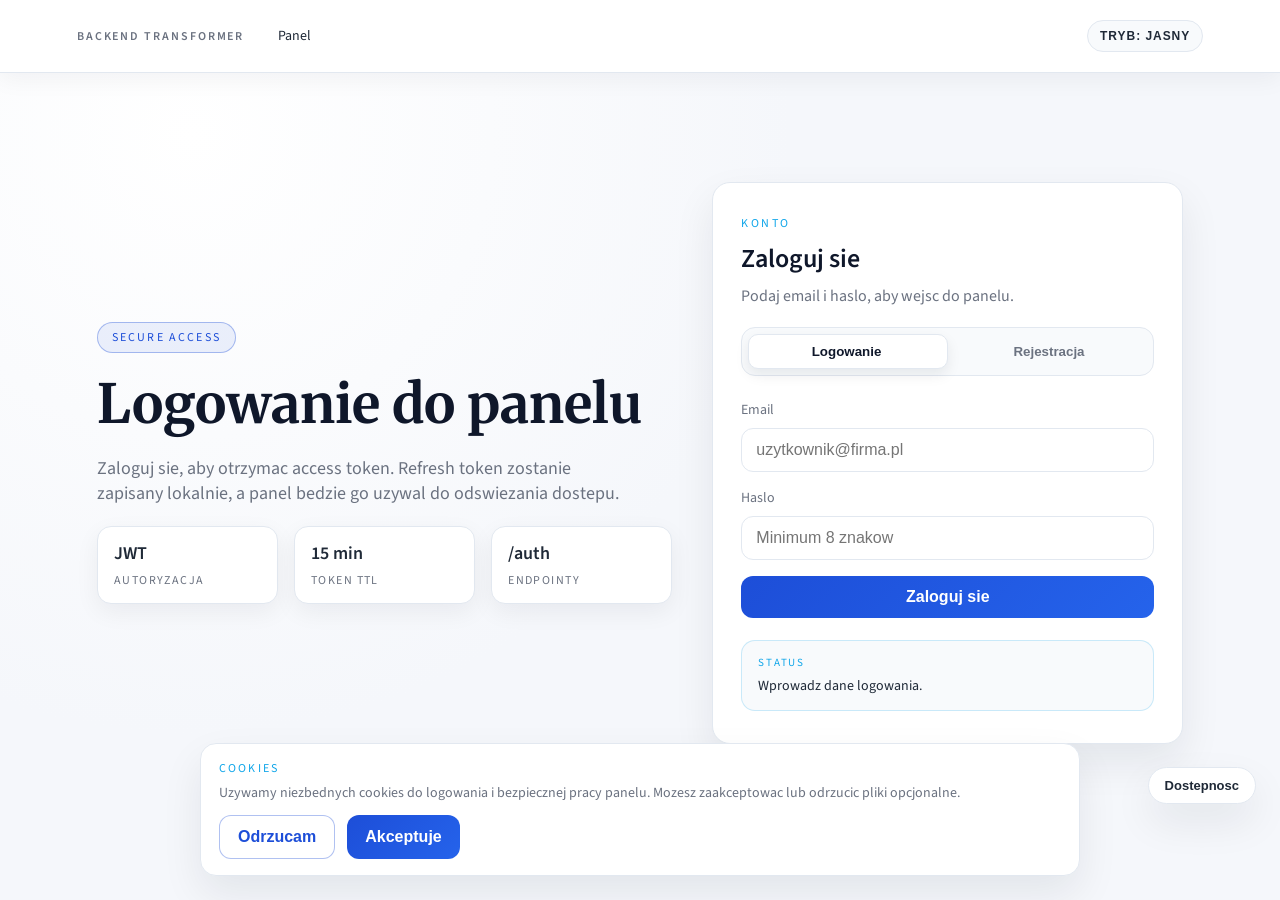
==== commit be185752: "prepare webSocket to connection" ====
--- a/src/main/resources/static/index.html
+++ b/src/main/resources/static/index.html
@@ -128,6 +128,7 @@
     </aside>
 
     <script src="ui.js"></script>
+    <script src="api.js"></script>
     <script src="login.js"></script>
 </body>
 </html>
--- a/src/main/resources/static/style.css
+++ b/src/main/resources/static/style.css
@@ -280,7 +280,8 @@
     display: none;
 }
 
-.field input {
+.field input,
+.field select {
     background: var(--surface);
     border: 1px solid var(--border);
     color: var(--text);
@@ -290,7 +291,12 @@
     transition: border 0.2s ease, box-shadow 0.2s ease;
 }
 
-.field input:focus {
+.field select {
+    appearance: none;
+}
+
+.field input:focus,
+.field select:focus {
     outline: none;
     border-color: var(--focus-border);
     box-shadow: 0 0 0 4px var(--focus-ring);
@@ -392,6 +398,7 @@
     position: sticky;
     top: 0;
     z-index: 10;
+    gap: 24px;
 }
 
 .topbar__brand {
@@ -400,13 +407,73 @@
     text-transform: uppercase;
     font-size: 12px;
     color: var(--muted);
+    white-space: nowrap;
 }
 
 .topbar__nav {
     display: flex;
-    gap: 12px;
+    gap: 16px;
+    align-items: center;
+    justify-content: space-between;
+    flex: 1;
+    flex-wrap: wrap;
+}
+
+.topbar__tabs {
+    display: flex;
+    flex-wrap: wrap;
+    gap: 8px;
+    align-items: center;
+}
+
+.topbar__tab {
+    border: 1px solid var(--border);
+    background: var(--surface-alt);
+    color: var(--text);
+    border-radius: 999px;
+    padding: 8px 14px;
+    font-size: 12px;
+    font-weight: 600;
+    text-decoration: none;
+    display: inline-flex;
+    align-items: center;
+    cursor: pointer;
+    letter-spacing: 0.08em;
+    text-transform: uppercase;
+    transition: border 0.2s ease, color 0.2s ease, background 0.2s ease;
+}
+
+.topbar__tab[data-admin-link] {
+    display: none;
+}
+
+[data-admin-only] {
+    display: none;
+}
+
+.topbar__tab.is-active {
+    background: var(--surface);
+    border-color: var(--accent-border);
+    color: var(--text-strong);
+    box-shadow: 0 6px 14px rgba(15, 23, 42, 0.08);
+}
+
+.topbar__actions {
+    display: flex;
+    gap: 10px;
     align-items: center;
     flex-wrap: wrap;
+}
+
+.topbar__role {
+    font-size: 11px;
+    text-transform: uppercase;
+    letter-spacing: 0.14em;
+    color: var(--muted);
+    padding: 6px 10px;
+    border-radius: 999px;
+    border: 1px solid var(--border);
+    background: var(--surface-alt);
 }
 
 .topbar__link {
@@ -443,6 +510,17 @@
 .page--panel {
     padding-top: 32px;
     grid-template-columns: 1fr;
+    display: block;
+    min-height: auto;
+}
+
+.page-section {
+    display: none;
+}
+
+.page-section.is-active {
+    display: grid;
+    gap: 22px;
 }
 
 .saved {
@@ -569,6 +647,14 @@
 @media (max-width: 900px) {
     .topbar {
         padding: 16px 20px;
+        flex-direction: column;
+        align-items: flex-start;
+    }
+
+    .topbar__nav {
+        width: 100%;
+        flex-direction: column;
+        align-items: flex-start;
     }
 
     .controls__row {
@@ -709,6 +795,69 @@
     color: var(--muted);
 }
 
+.metrics-filter {
+    display: grid;
+    gap: 12px;
+    grid-template-columns: repeat(auto-fit, minmax(180px, 1fr));
+    align-items: end;
+    margin-bottom: 16px;
+}
+
+.metrics-filter__status {
+    font-size: 12px;
+    color: var(--muted);
+    padding-bottom: 6px;
+}
+
+.chart {
+    border-radius: 16px;
+    border: 1px solid var(--border);
+    background: var(--surface);
+    padding: 12px;
+    margin-bottom: 16px;
+}
+
+.chart canvas {
+    width: 100%;
+    height: 240px;
+    display: block;
+}
+
+.table-wrap {
+    border-radius: 16px;
+    border: 1px solid var(--border);
+    background: var(--surface);
+    overflow-x: auto;
+    margin-bottom: 12px;
+}
+
+.table {
+    width: 100%;
+    border-collapse: collapse;
+    min-width: 640px;
+}
+
+.table th,
+.table td {
+    padding: 12px 14px;
+    border-bottom: 1px solid var(--border);
+    font-size: 13px;
+    text-align: left;
+    white-space: nowrap;
+}
+
+.table th {
+    text-transform: uppercase;
+    letter-spacing: 0.12em;
+    font-size: 11px;
+    color: var(--muted);
+    background: var(--surface-alt);
+}
+
+.table tbody tr:hover {
+    background: rgba(14, 165, 233, 0.08);
+}
+
 .advanced {
     margin-top: 12px;
     padding: 12px 14px;
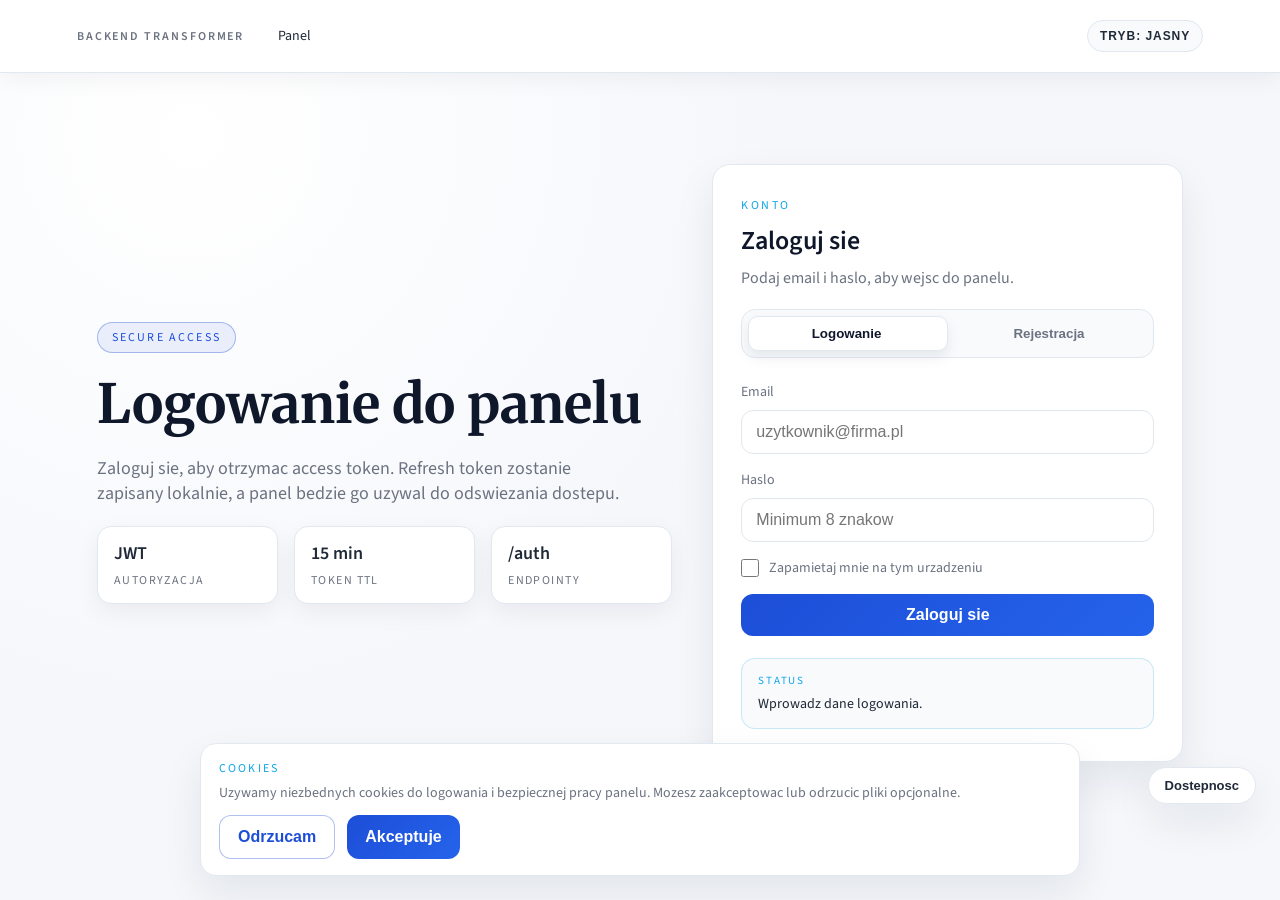
==== commit 0689771b: "added readme" ====
--- a/src/main/resources/static/index.html
+++ b/src/main/resources/static/index.html
@@ -81,6 +81,11 @@
                     <input type="password" name="passwordRepeat" placeholder="Powtorz haslo" minlength="8">
                 </label>
 
+                <label class="check" id="rememberRow">
+                    <input type="checkbox" name="remember" id="rememberMe">
+                    <span>Zapamietaj mnie na tym urzadzeniu</span>
+                </label>
+
                 <button type="submit" class="btn" id="submitBtn">Zaloguj sie</button>
             </form>
 
--- a/src/main/resources/static/style.css
+++ b/src/main/resources/static/style.css
@@ -267,6 +267,7 @@
 .form {
     display: grid;
     gap: 16px;
+    align-items: start;
 }
 
 .field {
@@ -274,6 +275,7 @@
     gap: 8px;
     font-size: 14px;
     color: var(--muted);
+    min-width: 0;
 }
 
 .field--optional {
@@ -289,6 +291,7 @@
     border-radius: 12px;
     font-size: 16px;
     transition: border 0.2s ease, box-shadow 0.2s ease;
+    width: 100%;
 }
 
 .field select {
@@ -300,6 +303,22 @@
     outline: none;
     border-color: var(--focus-border);
     box-shadow: 0 0 0 4px var(--focus-ring);
+}
+
+.check {
+    display: flex;
+    align-items: center;
+    gap: 10px;
+    font-size: 14px;
+    color: var(--muted);
+    cursor: pointer;
+}
+
+.check input {
+    width: 18px;
+    height: 18px;
+    accent-color: var(--accent);
+    cursor: pointer;
 }
 
 .btn {
@@ -426,6 +445,44 @@
     align-items: center;
 }
 
+.topbar__group {
+    position: relative;
+    display: inline-flex;
+}
+
+.topbar__menu {
+    position: absolute;
+    top: calc(100% + 8px);
+    left: 0;
+    display: none;
+    flex-direction: column;
+    gap: 8px;
+    padding: 10px;
+    background: var(--surface);
+    border: 1px solid var(--border);
+    border-radius: 14px;
+    box-shadow: 0 18px 30px rgba(15, 23, 42, 0.12);
+    min-width: 220px;
+    z-index: 20;
+}
+
+.topbar__group:hover .topbar__menu,
+.topbar__group:focus-within .topbar__menu {
+    display: grid;
+}
+
+.topbar__tab--group::after {
+    content: "v";
+    font-size: 10px;
+    margin-left: 6px;
+    opacity: 0.6;
+}
+
+.topbar__tab--sub {
+    width: 100%;
+    justify-content: flex-start;
+}
+
 .topbar__tab {
     border: 1px solid var(--border);
     background: var(--surface-alt);
@@ -657,6 +714,13 @@
         align-items: flex-start;
     }
 
+    .topbar__menu {
+        position: static;
+        box-shadow: none;
+        padding: 6px;
+        width: 100%;
+    }
+
     .controls__row {
         flex-direction: column;
     }
@@ -701,6 +765,7 @@
     display: flex;
     flex-wrap: wrap;
     gap: 12px;
+    width: 100%;
 }
 
 .list {
@@ -807,6 +872,184 @@
     font-size: 12px;
     color: var(--muted);
     padding-bottom: 6px;
+}
+
+.chart__header {
+    display: flex;
+    align-items: center;
+    justify-content: space-between;
+    gap: 12px;
+    margin-bottom: 8px;
+    font-size: 14px;
+}
+
+.chart__toggle {
+    display: inline-flex;
+    align-items: center;
+    gap: 8px;
+    font-size: 12px;
+    color: var(--muted);
+}
+
+.chart__legend {
+    display: flex;
+    flex-wrap: wrap;
+    gap: 10px;
+    margin-top: 10px;
+    font-size: 12px;
+    color: var(--muted);
+}
+
+.chart__legend-item {
+    display: inline-flex;
+    align-items: center;
+    gap: 6px;
+    padding: 4px 8px;
+    border-radius: 999px;
+    background: var(--surface-alt);
+    border: 1px solid var(--border);
+}
+
+.chart__swatch {
+    width: 10px;
+    height: 10px;
+    border-radius: 50%;
+    display: inline-block;
+}
+
+.metric-card__chart {
+    border-radius: 12px;
+    border: 1px solid var(--border);
+    background: var(--surface-alt);
+    padding: 8px;
+}
+
+.metric-card__chart canvas {
+    width: 100%;
+    height: 140px;
+    display: block;
+}
+
+.register-picker__actions {
+    display: flex;
+    gap: 8px;
+    flex-wrap: wrap;
+    align-items: center;
+    justify-content: space-between;
+    margin-bottom: 12px;
+}
+
+.register-picker__list {
+    display: grid;
+    gap: 12px;
+    grid-template-columns: repeat(auto-fit, minmax(240px, 1fr));
+}
+
+.register-item {
+    display: grid;
+    grid-template-columns: 20px 1fr;
+    gap: 10px;
+    align-items: start;
+    padding: 12px;
+    border-radius: 12px;
+    background: var(--surface-alt);
+    border: 1px solid var(--border);
+    cursor: pointer;
+}
+
+.register-item input {
+    margin-top: 4px;
+}
+
+.register-item__content {
+    display: grid;
+    gap: 4px;
+}
+
+.register-item__name {
+    font-weight: 600;
+    font-size: 14px;
+}
+
+.register-item__meta {
+    font-size: 12px;
+    color: var(--muted);
+}
+
+.register-item__badge {
+    display: inline-flex;
+    align-items: center;
+    justify-content: center;
+    padding: 2px 8px;
+    border-radius: 999px;
+    background: rgba(34, 197, 94, 0.12);
+    color: #16a34a;
+    font-size: 11px;
+    text-transform: uppercase;
+    letter-spacing: 0.08em;
+    width: fit-content;
+}
+
+.register-item__badge--warn {
+    background: rgba(248, 113, 113, 0.14);
+    color: #ef4444;
+}
+
+.metrics-grid {
+    display: grid;
+    gap: 16px;
+    grid-template-columns: repeat(auto-fit, minmax(260px, 1fr));
+}
+
+.metric-card {
+    border-radius: 16px;
+    border: 1px solid var(--border);
+    background: var(--surface);
+    padding: 14px;
+    display: grid;
+    gap: 12px;
+}
+
+.metric-card__header {
+    display: grid;
+    gap: 2px;
+}
+
+.metric-card__title {
+    font-weight: 700;
+    font-size: 15px;
+}
+
+.metric-card__subtitle {
+    color: var(--muted);
+    font-size: 12px;
+}
+
+.metric-card__stats {
+    display: grid;
+    grid-template-columns: repeat(2, minmax(0, 1fr));
+    gap: 8px;
+}
+
+.metric-card__stat {
+    display: flex;
+    justify-content: space-between;
+    gap: 8px;
+    font-size: 12px;
+    color: var(--muted);
+}
+
+.metric-card__stat strong {
+    color: var(--text);
+    font-weight: 600;
+}
+
+.metric-card__table {
+    overflow-x: auto;
+}
+
+.metric-card__table .table {
+    min-width: 360px;
 }
 
 .chart {
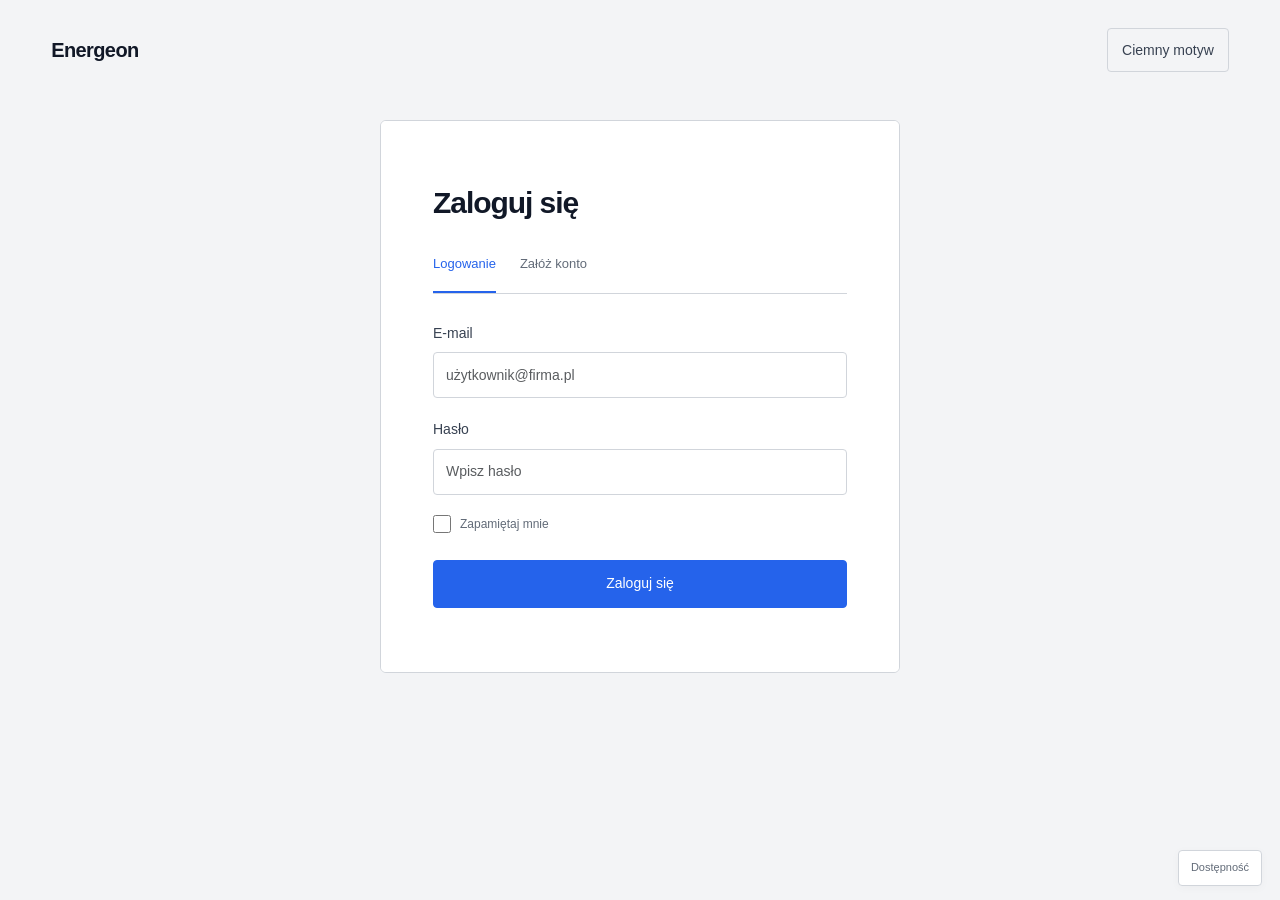
==== commit 1748c491: "changewww site" ====
--- a/src/main/resources/static/index.html
+++ b/src/main/resources/static/index.html
@@ -3,135 +3,93 @@
 <head>
     <meta charset="UTF-8">
     <meta name="viewport" content="width=device-width, initial-scale=1">
-    <meta name="description" content="Bezpieczne logowanie do panelu Backend Transformer. Nowoczesny panel do zarzadzania transformatorami i danymi technicznymi.">
-    <meta name="keywords" content="backend transformer, panel, transformatory, zarzadzanie, logowanie, energia">
-    <meta name="author" content="Backend Transformer">
-    <meta name="application-name" content="Backend Transformer">
-    <meta name="robots" content="index, follow">
-    <meta name="theme-color" content="#1d4ed8">
+    <meta name="description" content="Bezpieczne logowanie do panelu Energeon. Nowoczesny panel do zarzadzania transformatorami i danymi technicznymi.">
+    <meta name="keywords" content="energeon, panel, transformatory, zarzadzanie, logowanie, energia">
+    <meta name="author" content="Energeon">
+    <meta name="application-name" content="Energeon">
+    <meta name="robots" content="noindex, nofollow">
+    <meta name="theme-color" content="#1f2937">
     <meta name="color-scheme" content="light dark">
-    <meta property="og:title" content="Backend Transformer - Logowanie">
-    <meta property="og:description" content="Bezpieczne logowanie do panelu Backend Transformer. Zarzadzaj danymi transformatorow w jednym miejscu.">
+    <meta property="og:title" content="Energeon - Logowanie">
+    <meta property="og:description" content="Bezpieczne logowanie do panelu Energeon. Zarzadzaj danymi transformatorow w jednym miejscu.">
     <meta property="og:type" content="website">
     <meta property="og:locale" content="pl_PL">
-    <meta property="og:site_name" content="Backend Transformer">
+    <meta property="og:site_name" content="Energeon">
     <meta name="twitter:card" content="summary">
-    <title>Logowanie - Backend Transformer</title>
+    <title>Logowanie - Energeon</title>
+    <link rel="stylesheet" href="vendor/bootstrap.min.css">
     <link rel="stylesheet" href="style.css">
 </head>
-<body class="theme-light">
-    <header class="topbar">
-        <div class="topbar__brand">Backend Transformer</div>
-        <nav class="topbar__nav">
-            <a class="topbar__link" href="/static/panel.html">Panel</a>
-            <button class="topbar__toggle" id="themeToggle" type="button" aria-pressed="false">Tryb: Jasny</button>
-        </nav>
-    </header>
+<body class="theme-light auth-page">
+    <header class="auth-topbar"><a class="topbar__brand" href="/"><span>Energeon</span></a><button class="btn btn-outline-secondary btn-sm" id="themeToggle" type="button" aria-pressed="false">Ciemny motyw</button></header>
 
-    <main class="page page--auth">
-        <section class="hero">
-            <div class="hero__badge">Secure Access</div>
-            <h1>Logowanie do panelu</h1>
-            <p class="hero__lead">
-                Zaloguj sie, aby otrzymac access token. Refresh token zostanie zapisany lokalnie,
-                a panel bedzie go uzywal do odswiezania dostepu.
-            </p>
-            <div class="hero__stats">
-                <div>
-                    <span class="stat__value">JWT</span>
-                    <span class="stat__label">Autoryzacja</span>
-                </div>
-                <div>
-                    <span class="stat__value">15 min</span>
-                    <span class="stat__label">Token TTL</span>
-                </div>
-                <div>
-                    <span class="stat__value">/auth</span>
-                    <span class="stat__label">Endpointy</span>
-                </div>
-            </div>
-        </section>
-
-        <section class="card">
+    <a class="skip-link" href="#main">Przejdź do treści</a>
+    <main id="main" class="page page--auth">
+        <section class="card auth-form-card">
             <div class="card__header">
-                <span class="card__eyebrow">Konto</span>
-                <h2 id="formTitle">Zaloguj sie</h2>
-                <p id="formSubtitle">Podaj email i haslo, aby wejsc do panelu.</p>
+                <h1 id="formTitle">Zaloguj się</h1>
+                <p id="formSubtitle"></p>
             </div>
 
-            <div class="switch" role="tablist" aria-label="Tryb formularza" id="modeSwitch">
+            <div class="switch" role="group" aria-label="Tryb formularza" id="modeSwitch">
                 <button class="switch__btn" type="button" data-mode="login" aria-pressed="true">Logowanie</button>
-                <button class="switch__btn" type="button" data-mode="register" aria-pressed="false">Rejestracja</button>
+                <button class="switch__btn" type="button" data-mode="register" aria-pressed="false">Załóż konto</button>
                 <span class="switch__pill" aria-hidden="true"></span>
             </div>
 
             <form id="authForm" class="form" novalidate>
                 <label class="field">
-                    <span>Email</span>
-                    <input type="email" name="email" placeholder="uzytkownik@firma.pl" autocomplete="email" required>
+                    <span>E-mail</span>
+                    <input class="form-control" type="email" name="email" placeholder="użytkownik@firma.pl" autocomplete="email" required>
                 </label>
 
                 <label class="field">
-                    <span>Haslo</span>
-                    <input type="password" name="password" placeholder="Minimum 8 znakow" minlength="8" autocomplete="current-password" required>
+                    <span>Hasło</span>
+                    <input class="form-control" type="password" name="password" placeholder="Wpisz hasło" minlength="8" autocomplete="current-password" required>
                 </label>
 
                 <label class="field field--optional" id="repeatField">
-                    <span>Powtorz haslo</span>
-                    <input type="password" name="passwordRepeat" placeholder="Powtorz haslo" minlength="8">
+                    <span>Powtórz hasło</span>
+                    <input class="form-control" type="password" name="passwordRepeat" placeholder="Powtórz hasło" minlength="8">
                 </label>
 
                 <label class="check" id="rememberRow">
                     <input type="checkbox" name="remember" id="rememberMe">
-                    <span>Zapamietaj mnie na tym urzadzeniu</span>
+                    <span>Zapamiętaj mnie</span>
                 </label>
 
-                <button type="submit" class="btn" id="submitBtn">Zaloguj sie</button>
+                <button type="submit" class="btn btn-primary" id="submitBtn">Zaloguj się</button>
             </form>
 
-            <div class="result" id="result">
+            <div class="result" role="status" aria-live="polite" id="result" hidden>
                 <div class="result__title">Status</div>
-                <div class="result__body" id="resultBody">Wybierz logowanie lub rejestracje.</div>
+                <div class="result__body" id="resultBody"></div>
             </div>
         </section>
     </main>
 
-    <div class="cookie-banner" id="cookieBanner" role="dialog" aria-live="polite" aria-label="Informacja o cookies" aria-hidden="true">
-        <div>
-            <div class="cookie-banner__title">Cookies</div>
-            <p>Uzywamy niezbednych cookies do logowania i bezpiecznej pracy panelu. Mozesz zaakceptowac lub odrzucic pliki opcjonalne.</p>
-        </div>
-        <div class="cookie-banner__actions">
-            <button class="btn btn--ghost" id="cookieReject" type="button">Odrzucam</button>
-            <button class="btn" id="cookieAccept" type="button">Akceptuje</button>
-        </div>
-    </div>
-
-    <button class="a11y-fab" id="a11yToggle" type="button" aria-expanded="false" aria-controls="a11yPanel">Dostepnosc</button>
-    <aside class="a11y-panel" id="a11yPanel" role="dialog" aria-label="Ustawienia dostepnosci">
+    <button class="a11y-fab" id="a11yToggle" type="button" aria-expanded="false" aria-controls="a11yPanel">Dostępność</button>
+    <aside class="a11y-panel" id="a11yPanel" role="dialog" aria-label="Ustawienia dostępności">
         <div class="a11y-panel__header">
-            <div class="a11y-panel__title">Dostepnosc</div>
+            <div class="a11y-panel__title">Tekst i kontrast</div>
             <button class="a11y-close" id="a11yClose" type="button" aria-label="Zamknij panel">Zamknij</button>
         </div>
         <div class="a11y-option">
             <span>Rozmiar tekstu</span>
             <div class="a11y-buttons">
                 <button class="a11y-chip" type="button" data-a11y-text="0" aria-pressed="true">Standard</button>
-                <button class="a11y-chip" type="button" data-a11y-text="1" aria-pressed="false">Duzy</button>
-                <button class="a11y-chip" type="button" data-a11y-text="2" aria-pressed="false">Bardzo duzy</button>
+                <button class="a11y-chip" type="button" data-a11y-text="1" aria-pressed="false">Duży</button>
+                <button class="a11y-chip" type="button" data-a11y-text="2" aria-pressed="false">Bardzo duży</button>
             </div>
         </div>
         <div class="a11y-option">
             <button class="a11y-toggle" type="button" data-a11y-toggle="contrast" aria-pressed="false">Wysoki kontrast</button>
             <button class="a11y-toggle" type="button" data-a11y-toggle="reduceMotion" aria-pressed="false">Zredukuj animacje</button>
-            <button class="a11y-toggle" type="button" data-a11y-toggle="underline" aria-pressed="false">Podkresl linki</button>
-        </div>
-        <div class="a11y-option a11y-option--privacy">
-            <span>Prywatnosc</span>
-            <button class="a11y-toggle" id="cookieManage" type="button">Ustawienia cookies</button>
+            <button class="a11y-toggle" type="button" data-a11y-toggle="underline" aria-pressed="false">Podkreśl linki</button>
         </div>
     </aside>
 
+    <script src="vendor/bootstrap.bundle.min.js"></script>
     <script src="ui.js"></script>
     <script src="api.js"></script>
     <script src="login.js"></script>
--- a/src/main/resources/static/style.css
+++ b/src/main/resources/static/style.css
@@ -1,1287 +1,299 @@
-@import url("https://fonts.googleapis.com/css2?family=Merriweather:wght@400;700&family=Source+Sans+3:wght@400;500;600&display=swap");
+/* Energeon: neutral surfaces and blue accents. */
+:root {
+    color-scheme: light;
+    --bg: #f3f4f6; --surface: #fff; --surface-alt: #f9fafb; --border: #d1d5db;
+    --text: #374151; --text-strong: #111827; --muted: #626b78;
+    --accent: #2563eb; --accent-soft: #eff6ff; --success: #15803d;
+    --error: #dc2626; --warning: #92400e; --bs-primary: #2563eb; --bs-primary-rgb: 37, 99, 235;
+    --sidebar: #1f2937; --sidebar-text: #d1d5db;
+}
+body.theme-dark {
+    color-scheme: dark;
+    --bg: #111827; --surface: #1f2937; --surface-alt: #273244; --border: #4b5563;
+    --text: #e5e7eb; --text-strong: #f9fafb; --muted: #9ca3af;
+    --accent: #93c5fd; --accent-soft: #1e3a5f; --success: #86efac;
+    --error: #fca5a5; --warning: #fcd34d;
+}
+body { margin: 0; background: var(--bg); color: var(--text); font: 15px/1.6 "Segoe UI", -apple-system, BlinkMacSystemFont, sans-serif; -webkit-font-smoothing: antialiased; }
+a { color: var(--accent); text-underline-offset: 4px; }
+h1, h2, h3 { color: var(--text-strong); letter-spacing: -.035em; font-weight: 600; }
+h1 { font-size: clamp(1.75rem, 3vw, 2.35rem); line-height: 1.2; margin: 0; }
+h2 { font-size: 1.125rem; margin: 0; }
+h3 { font-size: 1rem; margin: 0; }
+p { margin: 0 0 12px; }
+button, input, select { font: inherit; }
+:focus-visible { outline: 3px solid var(--accent); outline-offset: 4px; }
+[hidden] { display: none !important; }
+.skip-link { position: fixed; top: -100px; left: 260px; z-index: 2000; background: var(--surface); padding: 12px 20px; }
+.skip-link:focus { top: 10px; }
+.topbar { position: fixed; inset: 0 auto 0 0; width: 238px; padding: 32px 18px 20px; background: var(--sidebar); color: var(--sidebar-text); z-index: 100; display: flex; flex-direction: column; overflow-y: auto; }
+.topbar__brand { display: flex; align-items: center; gap: 12px; color: var(--text-strong); text-decoration: none; font-size: 20px; font-weight: 600; letter-spacing: -.6px; line-height: 1.2; }
+.topbar .topbar__brand { color: #f9fafb; padding: 0 10px 28px; }
+.topbar__brand:hover { color: var(--accent); }
+.sidebar-content { display: flex !important; flex: 1; flex-direction: column; }
+.topbar__nav { gap: 4px; flex-wrap: nowrap; }
+.topbar__tab { display: flex; align-items: center; gap: 12px; min-height: 44px; padding: 10px 13px; color: var(--sidebar-text); border-radius: 4px; font-size: 14px; border: 1px solid transparent; }
+.topbar__tab:hover { background: #374151; color: #fff; }
+.topbar__tab.is-active { color: #fff; background: #374151; border-color: #4b5563; box-shadow: inset 2px 0 #60a5fa; }
+.nav-icon { width: 19px; height: 19px; flex: 0 0 19px; }
+.topbar__tab.is-active .nav-icon { color: #93c5fd; }
+.nav-section { padding: 27px 13px 8px; color: #9ca3af; font-size: 10px; font-weight: 500; text-transform: uppercase; letter-spacing: 1.8px; }
+[data-admin-link] { display: none; }
+.topbar__actions { margin-top: auto; padding: 32px 8px 0; display: grid; grid-template-columns: 1fr; gap: 4px; }
+.topbar__role { padding: 16px 4px 10px; border-top: 1px solid #4b5563; font-size: 12px; color: #d1d5db; }
+.topbar .topbar__actions .btn { justify-content: flex-start; padding: 8px 4px; min-height: 40px; font-size: 12px; border-color: transparent; color: #d1d5db; background: transparent; }
+.topbar .topbar__actions .btn:hover { color: #fff; background: #374151; }
+.btn.mobile-menu { display: none; color: #eee; border-color: #6b7280; background: transparent; }
+.page { margin-left: 238px; padding: 42px clamp(24px, 4vw, 64px) 90px; max-width: 1850px; }
+.page-heading { display: flex; align-items: center; justify-content: space-between; gap: 20px; margin-bottom: 34px; }
+.page-kicker { font: 10px/1.5 ui-monospace, monospace; text-transform: uppercase; letter-spacing: 2px; color: var(--muted); margin: 0 0 10px; }
+.page-date { font: 11px ui-monospace, monospace; color: var(--muted); border-left: 1px solid var(--border); padding-left: 20px; white-space: nowrap; }
+.stack, .readings-shell { display: grid; gap: 22px; min-width: 0; }
+.card { display: block; padding: 26px; background: var(--surface); color: var(--text); border: 1px solid var(--border); border-radius: 5px; min-width: 0; box-shadow: 0 2px 2px #11182702; }
+.card__header { margin-bottom: 24px; }
+.card__header p { font-size: .875rem; color: var(--muted); margin: 8px 0 0; }
+.card__header p:empty { display: none; }
+.card__info, .account-note { font-size: 12px; color: var(--muted); }
+.account-note { margin-top: 20px; }
+.note:empty, .account-note:empty, #dashboardStatus:empty, .result__body:empty { display: none; }
+.form { display: grid; gap: 18px; }
+.form--two { grid-template-columns: repeat(2, minmax(0, 1fr)); }
+.field { display: grid; gap: 7px; align-content: start; font-size: .875rem; font-weight: 500; min-width: 0; }
+.field--full { grid-column: 1 / -1; }
+.field--optional { display: none; }
+.field input:not([type="checkbox"]), .field select, .form-control, .form-select { width: 100%; min-height: 46px; border: 1px solid var(--border); border-radius: 4px; padding: 9px 12px; background-color: var(--surface); color: var(--text); font-size: .875rem; font-weight: 400; }
+.field input:focus, .field select:focus { border-color: var(--accent); box-shadow: 0 0 0 3px var(--accent-soft); }
+input::placeholder { color: var(--muted); opacity: .8; }
+input[type="checkbox"] { accent-color: var(--accent); width: 24px; height: 24px; flex-shrink: 0; }
+.check { display: flex; gap: 9px; align-items: center; color: var(--muted); font-size: .875rem; }
+.form__actions, .saved__actions, .controls__row, .register-picker__actions { display: flex; align-items: center; flex-wrap: wrap; gap: 10px; }
+.btn { --bs-btn-border-radius: 4px; min-height: 44px; display: inline-flex; align-items: center; justify-content: center; font-size: .875rem; padding: 10px 18px; font-weight: 500; box-shadow: none; }
+.btn-primary, .btn:not(.btn-outline-secondary):not(.btn--ghost):not(.btn--danger) { --bs-btn-bg: #2563eb; --bs-btn-border-color: #2563eb; --bs-btn-color: #fff; --bs-btn-hover-bg: #1d4ed8; --bs-btn-hover-color: #fff; --bs-btn-hover-border-color: #1d4ed8; --bs-btn-active-bg: #1d4ed8; --bs-btn-active-border-color: #1d4ed8; --bs-btn-focus-shadow-rgb: 37, 99, 235; --bs-btn-active-color: #fff; --bs-btn-disabled-bg: #6b7280; --bs-btn-disabled-border-color: #6b7280; }
+.btn-outline-secondary, .btn--ghost { --bs-btn-color: var(--text); --bs-btn-border-color: var(--border); --bs-btn-bg: transparent; --bs-btn-hover-bg: var(--surface-alt); --bs-btn-hover-color: var(--text-strong); --bs-btn-hover-border-color: var(--muted); --bs-btn-active-bg: var(--accent-soft); --bs-btn-active-color: var(--accent); }
+.btn--small, .btn-sm { padding: 10px 14px; font-size: .875rem; }
+.btn--danger { color: var(--error); border-color: var(--error); }
+.btn:disabled, .btn--disabled { opacity: .55; cursor: not-allowed; }
+.result { margin-top: 20px; border-top: 1px solid var(--border); padding-top: 14px; font-size: .875rem; color: var(--muted); }
+.result__title { display: none; }
+.result--error { color: var(--error); }
+.result--success { color: var(--success); }
+.note { border-left: 2px solid var(--accent); padding: 10px 14px; background: var(--surface-alt); color: var(--muted); font-size: .875rem; }
+.empty { padding: 30px 18px; text-align: center; color: var(--muted); border: 1px dashed var(--border); border-radius: 4px; font-size: .875rem; }
+.list { display: grid; }
+.list__item { padding: 18px 0; border-bottom: 1px solid var(--border); display: flex; justify-content: space-between; align-items: center; flex-wrap: wrap; gap: 14px; }
+.list__item:first-child { padding-top: 4px; }
+.list__item:last-child { border-bottom: 0; }
+.list__item--active { border-left: 2px solid var(--accent); padding-left: 12px; }
+.list__main { flex: 1; min-width: 160px; overflow-wrap: anywhere; }
+.list__name { font-size: .875rem; color: var(--text-strong); font-weight: 600; }
+.list__meta { font-size: .875rem; color: var(--muted); margin-top: 3px; }
+.list__actions, .list__tags { display: flex; flex-wrap: wrap; gap: 6px; }
+.tag { padding: 3px 7px; border-radius: 3px; background: var(--surface-alt); color: var(--muted); font-size: .875rem; border: 1px solid var(--border); }
+.tag--error { color: var(--error); }.tag--warn { color: var(--warning); }.tag--info { color: var(--accent); }
+.detail, .metrics { display: grid; gap: 10px; margin-top: 20px; padding-top: 16px; border-top: 1px solid var(--border); }
+.detail__row, .metrics__row { display: flex; justify-content: space-between; gap: 16px; flex-wrap: wrap; font-size: .875rem; overflow-wrap: anywhere; }
+.detail__row span, .metrics__row span { color: var(--muted); }
+.meta { display: grid; grid-template-columns: repeat(auto-fit, minmax(180px, 1fr)); gap: 20px; }
+.meta__label { font-size: .875rem; color: var(--muted); }.meta__value { font-size: 16px; overflow-wrap: anywhere; }
 
-:root {
-    --bg: #f5f7fb;
-    --bg-accent: #eef2f8;
-    --surface: #ffffff;
-    --surface-alt: #f8fafc;
-    --border: #e2e8f0;
-    --text: #1f2937;
-    --text-strong: #0f172a;
-    --muted: #6b7280;
-    --accent: #1d4ed8;
-    --accent-2: #0ea5e9;
-    --accent-strong: #0369a1;
-    --accent-soft: rgba(29, 78, 216, 0.08);
-    --accent-border: rgba(29, 78, 216, 0.35);
-    --focus-border: rgba(29, 78, 216, 0.6);
-    --focus-ring: rgba(29, 78, 216, 0.15);
-    --success: #16a34a;
-    --warning: #f59e0b;
-    --error: #dc2626;
-    --shadow: 0 18px 40px rgba(15, 23, 42, 0.08);
-}
+.metrics-filter, .readings-toolbar { display: flex; flex-wrap: wrap; align-items: end; gap: 16px; }.metrics-filter > .field { flex: 1; min-width: 170px; }.metrics-filter__status { flex-basis: 100%; }
+.ws-status { display: inline-flex; align-items: center; gap: 7px; font-size: .875rem; color: var(--muted); }.ws-dot { width: 6px; height: 6px; border-radius: 50%; background: currentColor; }
+.ws-status--online { color: var(--success); }.ws-status--warning { color: var(--warning); }
+.readings-overview { display: grid; grid-template-columns: repeat(4, 1fr); border: 1px solid var(--border); border-radius: 4px; margin: 20px 0; }
+.overview-card { padding: 16px; border-right: 1px solid var(--border); min-width: 0; }.overview-card:last-child { border: 0; }
+.overview-card__label, .overview-card__meta { color: var(--muted); font-size: .875rem; }.overview-card__value { font-size: 21px; color: var(--text-strong); overflow-wrap: anywhere; }
+.register-card-grid, .register-picker__list { display: grid; grid-template-columns: repeat(auto-fill, minmax(230px, 1fr)); gap: 12px; margin-top: 16px; }
+.register-card, .register-item { display: flex; align-items: start; gap: 10px; padding: 16px; border: 1px solid var(--border); border-radius: 4px; cursor: pointer; min-width: 0; }
+.register-card[data-selected="true"] { border-color: var(--accent); background: var(--accent-soft); }.register-card input { margin-top: 4px; }
+.register-card__content, .register-item__content { flex: 1; min-width: 0; }.register-card__top { display: flex; justify-content: space-between; gap: 10px; }
+.register-card__name, .register-item__name { font-weight: 600; overflow-wrap: anywhere; }.register-card__meta, .register-item__meta, .register-card__summary-time, .register-card__summary-label, .register-card__summary-exact { font-size: .875rem; color: var(--muted); }
+.register-card__summary { display: grid; margin: 12px 0; }.register-card__value { font-size: 21px; font-variant-numeric: tabular-nums; }.register-card__details { display: grid; gap: 5px; }
+.register-card__detail { display: flex; justify-content: space-between; gap: 12px; font-size: .875rem; }.register-card__detail span { color: var(--muted); }.register-item__badge { font-size: .875rem; color: var(--success); }.register-item__badge--warn { color: var(--warning); }
+.metrics-grid { display: grid; grid-template-columns: repeat(auto-fit, minmax(min(100%, 340px), 1fr)); gap: 20px; margin-top: 20px; }
+.metric-card { border: 1px solid var(--border); border-radius: 4px; padding: 20px; min-width: 0; }.metric-card__header { margin-bottom: 16px; }.metric-card__title { font-weight: 600; overflow-wrap: anywhere; }.metric-card__subtitle { font-size: .875rem; color: var(--muted); }
+.metric-card__hero { display: grid; padding: 12px 0 20px; }.metric-card__hero-label, .metric-card__hero-exact { font-size: .875rem; color: var(--muted); }.metric-card__hero-value { font-size: 30px; font-variant-numeric: tabular-nums; }
+.metric-card__stats { display: flex; flex-wrap: wrap; gap: 20px; }.metric-card__stat { display: grid; font-size: .875rem; color: var(--muted); }.metric-card__stat strong { color: var(--text); font-size: 16px; }
+.metric-card__chart, .chart { position: relative; height: 270px; margin: 12px 0; }.metric-card__chart canvas, .chart canvas { width: 100%; height: 220px; display: block; }
+.metric-card__chart-meta, .metric-card__chart-legend, .chart__legend { display: flex; flex-wrap: wrap; justify-content: space-between; gap: 12px; font-size: .875rem; color: var(--muted); }
+.metric-card__legend-item, .chart__legend-item { display: inline-flex; align-items: center; gap: 6px; }.metric-card__legend-item i, .chart__swatch { display: inline-block; width: 10px; height: 3px; background: var(--accent); }
+.metric-card__table, .table-wrap { overflow-x: auto; margin-top: 16px; }.table { --bs-table-bg: transparent; --bs-table-color: var(--text); --bs-table-border-color: var(--border); --bs-table-hover-bg: var(--surface-alt); --bs-table-hover-color: var(--text-strong); margin-bottom: 0; font-size: .875rem; white-space: nowrap; }
+.table th { font-weight: 500; color: var(--muted); font-size: .875rem; }.table > :not(caption) > * > * { padding: 11px 12px; }
+.log { max-height: 340px; overflow: auto; border-top: 1px solid var(--border); }.log__item { display: grid; grid-template-columns: 72px 1fr; gap: 12px; padding: 10px 0; border-bottom: 1px solid var(--border); font-family: ui-monospace, monospace; font-size: .875rem; overflow-wrap: anywhere; }.log__time { color: var(--muted); }
+.advanced { margin-top: 20px; border-top: 1px solid var(--border); padding-top: 14px; }.advanced summary { cursor: pointer; color: var(--muted); font-size: .875rem; margin-bottom: 12px; }
 
-body.theme-dark {
-    --bg: #0b1120;
-    --bg-accent: #0f172a;
-    --surface: #111827;
-    --surface-alt: #0f172a;
-    --border: #1f2937;
-    --text: #e5e7eb;
-    --text-strong: #f8fafc;
-    --muted: #94a3b8;
-    --accent: #60a5fa;
-    --accent-2: #38bdf8;
-    --accent-strong: #7dd3fc;
-    --accent-soft: rgba(96, 165, 250, 0.12);
-    --accent-border: rgba(96, 165, 250, 0.4);
-    --focus-border: rgba(96, 165, 250, 0.7);
-    --focus-ring: rgba(96, 165, 250, 0.2);
-    --success: #22c55e;
-    --warning: #fbbf24;
-    --error: #f87171;
-    --shadow: 0 18px 40px rgba(2, 6, 23, 0.6);
-}
+.a11y-fab { position: fixed; bottom: 12px; right: 18px; z-index: 101; border: 1px solid var(--border); border-radius: 4px; color: var(--muted); background: var(--surface); min-height: 44px; padding: 10px 16px; font-size: .875rem; }
+.a11y-panel { display: none; position: fixed; bottom: 72px; right: 18px; max-height: calc(100dvh - 96px); overflow-y: auto; width: min(380px, calc(100vw - 36px)); z-index: 102; padding: 22px; border: 1px solid var(--border); border-radius: 4px; background: var(--surface); box-shadow: 0 4px 24px #0001; }.a11y-panel.is-open { display: block; }.a11y-panel__header { display: flex; justify-content: space-between; margin-bottom: 20px; }.a11y-close { min-height: 44px; padding: 8px; border: 0; background: transparent; color: var(--muted); font-size: .875rem; }.a11y-option { display: grid; gap: 10px; margin-top: 16px; font-size: .875rem; }.a11y-buttons { display: flex; gap: 5px; flex-wrap: wrap; }.a11y-toggle, .a11y-chip { min-height: 44px; padding: 10px 12px; border: 1px solid var(--border); border-radius: 3px; background: var(--surface); color: var(--text); font-size: .875rem; }.a11y-toggle.is-active, .a11y-chip.is-active { border-color: var(--accent); background: var(--accent-soft); }
+body.a11y-text-lg { zoom: 1.1; }body.a11y-text-xl { zoom: 1.2; }body.a11y-underline a { text-decoration: underline; }body.a11y-contrast { --border: #4b5563; --muted: #333; --text: #111; --text-strong: #000; --bg: #fff; --surface: #fff; }body.theme-dark.a11y-contrast { --border: #bbb; --muted: #eee; --text: #fff; --text-strong: #fff; --bg: #000; --surface: #111; }
+@media (prefers-reduced-motion: reduce) { *, *::before, *::after { animation: none !important; transition: none !important; scroll-behavior: auto !important; } }
+body.a11y-reduce-motion *, body.a11y-reduce-motion *::before { animation: none !important; transition: none !important; }
+@media (min-width: 1200px) { [data-page="transformers"] .stack { grid-template-columns: minmax(280px, .85fr) minmax(380px, 1.4fr); align-items: start; } [data-page="transformers"] .form--two { grid-template-columns: 1fr; } }
 
-body.theme-light.a11y-contrast {
-    --bg: #ffffff;
-    --bg-accent: #f3f4f6;
-    --surface: #ffffff;
-    --surface-alt: #f1f5f9;
-    --border: #111827;
-    --text: #0f172a;
-    --text-strong: #0f172a;
-    --muted: #1f2937;
-    --accent: #1d4ed8;
-    --accent-2: #0ea5e9;
-    --accent-strong: #0f172a;
-}
-
-body.theme-dark.a11y-contrast {
-    --bg: #000000;
-    --bg-accent: #0b0b0b;
-    --surface: #111111;
-    --surface-alt: #0b0b0b;
-    --border: #f8fafc;
-    --text: #ffffff;
-    --text-strong: #ffffff;
-    --muted: #e2e8f0;
-    --accent: #fde047;
-    --accent-2: #38bdf8;
-    --accent-strong: #fde047;
-}
-
-* {
-    box-sizing: border-box;
-    margin: 0;
-    padding: 0;
-}
-
-body {
-    font-family: "Source Sans 3", "Segoe UI", sans-serif;
-    color: var(--text);
-    background: radial-gradient(circle at 15% 15%, var(--surface) 0%, var(--bg) 45%),
-        linear-gradient(180deg, var(--bg-accent), var(--bg));
-    min-height: 100vh;
-    color-scheme: light dark;
-}
-
-a {
-    color: inherit;
-}
-
-body.a11y-text-lg {
-    font-size: 17px;
-}
-
-body.a11y-text-xl {
-    font-size: 19px;
-}
-
-body.a11y-underline a {
-    text-decoration: underline;
-    text-underline-offset: 3px;
-}
-
-body.a11y-reduce-motion {
-    scroll-behavior: auto;
-}
-
-body.a11y-reduce-motion * {
-    animation: none !important;
-    transition: none !important;
-}
-
-.page {
-    display: grid;
-    grid-template-columns: minmax(0, 1.1fr) minmax(0, 0.9fr);
-    gap: 40px;
-    padding: 40px clamp(24px, 6vw, 96px) 72px;
-    max-width: 1240px;
-    margin: 0 auto;
-    min-height: calc(100vh - 80px);
-    align-items: center;
-}
-
-.hero {
-    display: flex;
-    flex-direction: column;
-    gap: 20px;
-    animation: fade-in 0.7s ease-out both;
-}
-
-.hero__badge {
-    width: fit-content;
-    padding: 6px 14px;
-    border-radius: 999px;
-    border: 1px solid var(--accent-border);
-    background: var(--accent-soft);
-    color: var(--accent);
-    font-size: 12px;
-    letter-spacing: 0.18em;
-    text-transform: uppercase;
-}
-
-.hero h1 {
-    font-family: "Merriweather", "Georgia", serif;
-    font-size: clamp(32px, 4.5vw, 54px);
-    font-weight: 700;
-    line-height: 1.15;
-    color: var(--text-strong);
-}
-
-.hero__lead {
-    font-size: 18px;
-    color: var(--muted);
-    max-width: 540px;
-}
-
-.hero__stats {
-    display: grid;
-    grid-template-columns: repeat(auto-fit, minmax(160px, 1fr));
-    gap: 16px;
-}
-
-.hero__stats div {
-    display: grid;
-    gap: 6px;
-    padding: 14px 16px;
-    border-radius: 14px;
-    background: var(--surface);
-    border: 1px solid var(--border);
-    box-shadow: 0 8px 24px rgba(15, 23, 42, 0.06);
-}
-
-.stat__value {
-    font-size: 18px;
-    font-weight: 600;
-}
-
-.stat__label {
-    font-size: 12px;
-    text-transform: uppercase;
-    letter-spacing: 0.12em;
-    color: var(--muted);
-}
-
-.card {
-    background: var(--surface);
-    border: 1px solid var(--border);
-    border-radius: 18px;
-    padding: 32px 28px;
-    box-shadow: var(--shadow);
-    animation: fade-in 0.7s ease-out 0.05s both;
-}
-
-.card__header {
-    display: flex;
-    flex-direction: column;
-    gap: 8px;
-    margin-bottom: 20px;
-}
-
-.card__eyebrow {
-    font-size: 12px;
-    text-transform: uppercase;
-    letter-spacing: 0.2em;
-    color: var(--accent-2);
-}
-
-.card h2 {
-    font-size: 26px;
-    font-weight: 600;
-    color: var(--text-strong);
-}
-
-.card p {
-    color: var(--muted);
-}
-
-.switch {
-    position: relative;
-    display: grid;
-    grid-template-columns: 1fr 1fr;
-    gap: 6px;
-    padding: 6px;
-    border-radius: 14px;
-    background: var(--surface-alt);
-    border: 1px solid var(--border);
-    margin: 18px 0 24px;
-}
-
-.switch__btn {
-    position: relative;
-    z-index: 1;
-    border: none;
-    background: transparent;
-    color: var(--muted);
-    padding: 10px 12px;
-    font-weight: 600;
-    cursor: pointer;
-    border-radius: 10px;
-    transition: color 0.2s ease;
-}
-
-.switch__btn[aria-pressed="true"] {
-    color: var(--text-strong);
-}
-
-.switch__pill {
-    position: absolute;
-    top: 6px;
-    left: 6px;
-    width: calc(50% - 6px);
-    height: calc(100% - 12px);
-    border-radius: 10px;
-    background: var(--surface);
-    border: 1px solid var(--border);
-    box-shadow: 0 6px 14px rgba(15, 23, 42, 0.08);
-    transition: transform 0.25s ease;
-}
-
-.switch[data-mode="register"] .switch__pill {
-    transform: translateX(100%);
-}
-
-.form {
-    display: grid;
-    gap: 16px;
-    align-items: start;
-}
-
-.field {
-    display: grid;
-    gap: 8px;
-    font-size: 14px;
-    color: var(--muted);
-    min-width: 0;
-}
-
-.field--optional {
-    display: none;
-}
-
-.field input,
-.field select {
-    background: var(--surface);
-    border: 1px solid var(--border);
-    color: var(--text);
-    padding: 12px 14px;
-    border-radius: 12px;
-    font-size: 16px;
-    transition: border 0.2s ease, box-shadow 0.2s ease;
-    width: 100%;
-}
-
-.field select {
-    appearance: none;
-}
-
-.field input:focus,
-.field select:focus {
-    outline: none;
-    border-color: var(--focus-border);
-    box-shadow: 0 0 0 4px var(--focus-ring);
-}
-
-.check {
-    display: flex;
-    align-items: center;
-    gap: 10px;
-    font-size: 14px;
-    color: var(--muted);
-    cursor: pointer;
-}
-
-.check input {
-    width: 18px;
-    height: 18px;
-    accent-color: var(--accent);
-    cursor: pointer;
-}
-
-.btn {
-    border: none;
-    border-radius: 12px;
-    padding: 12px 18px;
-    font-size: 16px;
-    font-weight: 600;
-    cursor: pointer;
-    color: #ffffff;
-    background: linear-gradient(135deg, #1d4ed8, #2563eb);
-    transition: transform 0.2s ease, box-shadow 0.2s ease;
-}
-
-.btn:hover {
-    transform: translateY(-1px);
-    box-shadow: 0 12px 24px rgba(37, 99, 235, 0.25);
-}
-
-.btn--ghost {
-    background: var(--surface);
-    color: var(--accent);
-    border: 1px solid var(--accent-border);
-}
-
-.btn--ghost:hover {
-    transform: translateY(-1px);
-    box-shadow: 0 10px 20px rgba(15, 23, 42, 0.08);
-}
-
-.btn--small {
-    padding: 6px 10px;
-    font-size: 12px;
-}
-
-.result {
-    margin-top: 22px;
-    padding: 14px 16px;
-    border-radius: 14px;
-    background: var(--surface-alt);
-    border: 1px solid rgba(14, 165, 233, 0.2);
-    display: grid;
-    gap: 6px;
-    font-size: 14px;
-}
-
-.result__title {
-    text-transform: uppercase;
-    letter-spacing: 0.16em;
-    font-size: 11px;
-    color: var(--accent-2);
-}
-
-.result--error {
-    border-color: rgba(220, 38, 38, 0.35);
-    background: rgba(220, 38, 38, 0.06);
-}
-
-.result--success {
-    border-color: rgba(22, 163, 74, 0.35);
-    background: rgba(22, 163, 74, 0.06);
-}
-
-@keyframes fade-in {
-    from {
-        opacity: 0;
-        transform: translateY(10px);
-    }
-    to {
-        opacity: 1;
-        transform: translateY(0);
-    }
-}
-
+/* Measurement histories stay legible at desktop and phone widths. */
+[data-page="readings-charts"] .metrics-grid { grid-template-columns: minmax(0, 1fr); }
+.metric-card--chart .metric-card__title { font-size: 1.2rem; }
+.metric-card--chart .metric-card__hero { padding: 0 0 16px; }
+.metric-card--chart .metric-card__hero-value { font-size: clamp(1.8rem, 4vw, 2.4rem); font-weight: 600; color: var(--text-strong); }
+.metric-card__chart { height: auto; display: grid; gap: 12px; margin: 24px 0 0; }
+.metric-card__chart canvas { height: 280px; border-radius: 4px; cursor: crosshair; touch-action: pan-y; }
+.metric-card__chart-readout { padding: 12px 14px; border-radius: 4px; background: var(--surface-alt); color: var(--text-strong); font-size: .875rem; font-variant-numeric: tabular-nums; overflow-wrap: anywhere; min-height: 76px; }
+.metric-card__legend-item i { background: var(--legend-color, var(--accent)); width: 20px; }
+.metric-card__chart-hint { margin: 0; font-size: .875rem; color: var(--muted); }
+@media (max-width: 575px) {
+    .monitor-section--charts { padding: 14px; }
+    .metric-card--chart { padding: 14px; }
+    .metric-card__chart canvas { height: 250px; }
+}
+/* Controls */
+.btn { gap: 10px; border-radius: 4px; transition: background-color .15s, border-color .15s; }
+.btn--danger:hover { color: var(--surface); background: var(--error); }
+.btn:focus-visible, .form-control:focus-visible, .form-select:focus-visible { outline: 3px solid var(--accent); outline-offset: 3px; }
+input[type="checkbox"] { width: 18px; height: 18px; }
+.field { gap: 8px; font-weight: 500; }
+.form-control, .form-select, .field input:not([type="checkbox"]), .field select { font-size: .875rem; }
+.field input:focus, .field select:focus { background-color: var(--surface); color: var(--text-strong); }
+.empty { border: 0; border-top: 1px solid var(--border); background: var(--surface-alt); padding: 32px 20px; border-radius: 2px; text-align: left; }
+.note { border-left-width: 2px; }
+.result { margin-top: 16px; }
+.result:has(.result__body:empty) { display: none; }
+.tag { font: 11px/1.5 ui-monospace, monospace; padding: 4px 7px; }
+.list__name { font-size: 15px; }.list__meta { font-size: 12px; }
+.list__item { padding: 18px 0; }
+.list__item--active { padding-left: 14px; }
+.detail__row { padding: 10px 0; border-bottom: 1px solid var(--border); }
+.detail__row:last-child { border: 0; }
+.table th { font-size: 11px; text-transform: uppercase; letter-spacing: .7px; background: var(--surface-alt); }
+.table td { font-variant-numeric: tabular-nums; }
+summary { min-height: 44px; padding: 10px 0; cursor: pointer; color: var(--muted); font-size: .8125rem; }
+summary:hover { color: var(--accent); }
+.advanced { padding-top: 6px; margin-top: 18px; }
+.advanced summary { margin-bottom: 0; }
+.advanced[open] > summary { margin-bottom: 12px; }
+/* Installation setup */
+.setup-progress { margin-bottom: 24px; border-bottom: 1px solid var(--border); }
+.setup-progress .nav { gap: 24px; }
+.setup-progress .nav-link { display: flex; align-items: center; gap: 10px; border-radius: 0; padding: 0 0 16px; color: var(--muted); border-bottom: 2px solid transparent; font-size: 13px; }
+.setup-progress .nav-link.active { background: transparent; color: var(--accent); border-color: var(--accent); }
+.setup-progress .nav-link span { display: grid; place-items: center; width: 22px; height: 22px; border: 1px solid var(--border); border-radius: 50%; font: 11px ui-monospace, monospace; }
+.setup-progress .nav-link.active span { color: var(--accent); border-color: var(--accent); background: var(--accent-soft); }
+.setup-next { margin-top: 20px; }
+.context-card { grid-column: 1 / -1; background: var(--surface-alt); }
+.context-card .card__header { display: none; }
+.form-text { color: var(--muted); font-size: 12px; }
+.advanced-toggle { justify-self: start; }
+#meterAdvanced .form { padding-top: 8px; }
+.configuration-layout .card__header:has(#refreshList, #meterRefresh) { display: flex; justify-content: space-between; align-items: center; gap: 12px; }
+/* Overview */
+.dashboard-stats { display: grid; grid-template-columns: repeat(4, minmax(0, 1fr)); border-block: 1px solid var(--border); margin: 0 0 30px; }
+.summary-cell { display: flex; flex-direction: column; padding: 24px; border-right: 1px solid var(--border); text-decoration: none; color: var(--text); min-width: 0; }
+.summary-cell:first-child { padding-left: 0; }.summary-cell:last-child { border: 0; }
+.summary-cell > span { display: flex; justify-content: space-between; gap: 8px; font-size: 12px; color: var(--muted); }
+.summary-cell > span > span { color: var(--accent); }
+.summary-cell strong { font-size: clamp(36px, 4vw, 52px); line-height: 1.2; letter-spacing: -2px; font-weight: 400; margin-top: 18px; font-variant-numeric: tabular-nums; color: var(--text-strong); }
+.summary-cell .summary-date { font: 14px/1.6 ui-monospace, monospace; letter-spacing: -.3px; margin-top: auto; padding-top: 18px; }
+.summary-cell small { font-size: 10px; color: var(--muted); margin-top: 4px; }
+a.summary-cell:hover { background: var(--accent-soft); }
+.home-actions { display: grid; grid-template-columns: 1.25fr 1fr; grid-template-rows: 1fr 1fr; gap: 16px; }
+.home-action { display: flex; align-items: center; gap: 20px; padding: 28px; border: 1px solid var(--border); border-radius: 5px; background: var(--surface); color: var(--text-strong); text-decoration: none; position: relative; overflow: hidden; }
+.home-action:hover { border-color: var(--accent); color: var(--accent); }
+.home-action__title { font-size: 20px; font-weight: 500; letter-spacing: -.6px; z-index: 1; }
+.home-action small { display: block; font-size: 12px; font-weight: 400; color: var(--muted); letter-spacing: 0; margin-top: 8px; }
+.home-action__icon { width: 40px; height: 40px; display: grid; place-items: center; border: 1px solid var(--border); color: var(--accent); flex: 0 0 40px; }
+.home-action__arrow { margin-left: auto; align-self: flex-start; font-size: 20px; color: var(--muted); }
+.home-action--primary { grid-row: span 2; display: flex; flex-direction: column; align-items: flex-start; justify-content: space-between; min-height: 330px; padding: 32px; background: #1e3a8a; color: #fff; border-color: #1e3a8a; }
+.home-action--primary:hover { background: #1e40af; color: #fff; }
+.home-action--primary .home-action__title { font-size: 40px; line-height: 1.2; letter-spacing: -1.5px; }
+.home-action--primary small { color: #dbeafe; font-size: 13px; letter-spacing: 0; }
+.home-action__eyebrow { font: 10px ui-monospace, monospace; letter-spacing: 2px; color: #bfdbfe; z-index: 1; }
+.home-action__footer { display: flex; justify-content: space-between; width: 100%; padding-top: 20px; border-top: 1px solid #60a5fa; font-size: 12px; z-index: 1; }
+.home-network { position: absolute; width: 330px; height: auto; right: -135px; top: 25px; opacity: .5; pointer-events: none; }
+.home-setup { display: flex; align-items: center; justify-content: space-between; gap: 16px; margin-top: 32px; padding-block: 22px; border-block: 1px solid var(--border); }
+.home-setup > div { display: flex; align-items: center; gap: 14px; }.home-setup h2 { font-size: 14px; letter-spacing: 0; font-weight: 500; }
+.section-index { color: var(--accent); font-size: 22px; }
+#dashboardStatus { font-size: 13px; color: var(--error); margin: 0 0 20px; }
+/* Measurements */
+.readings-shell { display: grid; gap: 16px; }
+.readings-shell .card__header { margin-bottom: 0; }
+.readings-shell .advanced { margin-top: 0; padding-top: 0; }
+.readings-toolbar { gap: 12px; justify-content: space-between; }
+.readings-toolbar .note { padding: 4px 0; border: 0; background: transparent; font-size: 12px; }
+.readings-toolbar .metrics-filter__status { flex-basis: auto; font-size: 11px; }
+.readings-shell .result { margin-top: 0; }
+.register-card-grid, .register-picker__list { grid-template-columns: repeat(auto-fill, minmax(min(100%, 250px), 1fr)); gap: 14px; }
+.register-card { padding: 20px; border-top: 2px solid var(--border); }
+.register-card__value { font-size: 28px; letter-spacing: -1px; overflow-wrap: anywhere; }
+.register-card__meta:empty { display: none; }
+[data-page="readings-charts"] .register-card { padding: 14px 16px; }
+[data-page="readings-charts"] .register-card__summary { margin: 6px 0 0; }
+[data-page="readings-charts"] .register-card__value { font-size: 18px; letter-spacing: -.3px; }
+.register-card__summary-label, .register-card__summary-time, .register-card__meta { font-size: 11px; }
+.register-card__details { border-top: 1px solid var(--border); padding-top: 12px; }
+.register-card__detail { font-size: 12px; }
+.metric-card--chart { padding: 24px; }
+.metric-card__chart-readout { font: 12px/1.7 ui-monospace, monospace; min-height: 50px; border-left: 2px solid var(--accent); }
+.metric-card__chart-hint { font-size: 11px; }
+/* Sign in */
+.auth-page { min-height: 100dvh; }
+.auth-topbar { display: flex; align-items: center; justify-content: space-between; padding: 28px 4vw; }
+.page--auth { display: block; margin: 20px auto 60px; padding: 0; max-width: 520px; width: calc(100% - 80px); border: 1px solid var(--border); border-radius: 6px; overflow: hidden; background: var(--surface); }
+.page--auth .auth-form-card { border: 0; border-radius: 0; box-shadow: none; padding: 64px 52px; display: flex; flex-direction: column; justify-content: center; }
+.auth-form-card h1 { font-size: 30px; }
+.auth-form-card .card__header { margin-bottom: 28px; }
+.auth-form-card .form { gap: 20px; }
+.auth-form-card .check { font-size: 12px; }
+.auth-form-card .btn-primary { margin-top: 6px; min-height: 48px; }
+.switch { display: flex; border-bottom: 1px solid var(--border); gap: 24px; margin-bottom: 28px; }
+.switch__btn { color: var(--muted); background: transparent; border: 0; border-bottom: 2px solid transparent; min-height: 44px; padding: 0 0 12px; font-size: 13px; }
+.switch__btn[aria-pressed="true"] { color: var(--accent); border-bottom-color: var(--accent); }
+.switch__pill { display: none; }
+.a11y-fab { bottom: 14px; right: 18px; font-size: 11px; min-height: 36px; padding: 6px 12px; box-shadow: 0 2px 10px #00000008; }
+.a11y-panel { bottom: 62px; box-shadow: 0 12px 48px #0002; }
+.a11y-panel__header { align-items: center; gap: 10px; }.a11y-panel__title { font-weight: 600; }
+/* Responsive layouts keep the main task first. */
+@media (min-width: 1100px) {
+    .configuration-layout { grid-template-columns: minmax(0, 1.1fr) minmax(0, 1fr); align-items: start; }
+    .context-card .form { grid-template-columns: 1fr 1fr auto; align-items: end; }
+    .context-card .field--full { grid-column: auto; }
+    [data-page="meters"] .context-card .form { grid-template-columns: 1fr auto; }
+    .monitor-section--hero > .form { grid-template-columns: 1fr 1fr auto; align-items: end; }
+    .monitor-section--hero > .form .field--full { grid-column: auto; }
+    [data-page="admin"] > .page > .stack { grid-template-columns: repeat(2, minmax(0, 1fr)); align-items: start; }
+    [data-page="admin"] > .page > .stack > .card:first-child,
+    [data-page="admin"] > .page > .stack > .card:has(#adminMetricsTableWrap) { grid-column: 1 / -1; }
+}
+@media (max-width: 1150px) {
+    .home-actions { grid-template-columns: 1fr 1fr; }
+    .home-action { padding: 22px; gap: 12px; }.home-action__icon { display: none; }
+    .home-action__title { font-size: 18px; }.home-action--primary .home-action__title { font-size: 34px; }
+    .page--auth .auth-form-card { padding: 40px 32px; }
+}
 @media (max-width: 900px) {
-    .page {
-        grid-template-columns: 1fr;
-        gap: 28px;
-        padding: 32px 20px 60px;
-        min-height: auto;
-    }
-
-    .hero {
-        order: 2;
-    }
-}
-
-.topbar {
-    display: flex;
-    align-items: center;
-    justify-content: space-between;
-    padding: 18px clamp(24px, 6vw, 96px);
-    background: var(--surface);
-    border-bottom: 1px solid var(--border);
-    box-shadow: 0 6px 24px rgba(15, 23, 42, 0.05);
-    position: sticky;
-    top: 0;
-    z-index: 10;
-    gap: 24px;
-}
-
-.topbar__brand {
-    font-weight: 600;
-    letter-spacing: 0.16em;
-    text-transform: uppercase;
-    font-size: 12px;
-    color: var(--muted);
-    white-space: nowrap;
-}
-
-.topbar__nav {
-    display: flex;
-    gap: 16px;
-    align-items: center;
-    justify-content: space-between;
-    flex: 1;
-    flex-wrap: wrap;
-}
-
-.topbar__tabs {
-    display: flex;
-    flex-wrap: wrap;
-    gap: 8px;
-    align-items: center;
-}
-
-.topbar__group {
-    position: relative;
-    display: inline-flex;
-}
-
-.topbar__menu {
-    position: absolute;
-    top: calc(100% + 8px);
-    left: 0;
-    display: none;
-    flex-direction: column;
-    gap: 8px;
-    padding: 10px;
-    background: var(--surface);
-    border: 1px solid var(--border);
-    border-radius: 14px;
-    box-shadow: 0 18px 30px rgba(15, 23, 42, 0.12);
-    min-width: 220px;
-    z-index: 20;
-}
-
-.topbar__group:hover .topbar__menu,
-.topbar__group:focus-within .topbar__menu {
-    display: grid;
-}
-
-.topbar__tab--group::after {
-    content: "v";
-    font-size: 10px;
-    margin-left: 6px;
-    opacity: 0.6;
-}
-
-.topbar__tab--sub {
-    width: 100%;
-    justify-content: flex-start;
-}
-
-.topbar__tab {
-    border: 1px solid var(--border);
-    background: var(--surface-alt);
-    color: var(--text);
-    border-radius: 999px;
-    padding: 8px 14px;
-    font-size: 12px;
-    font-weight: 600;
-    text-decoration: none;
-    display: inline-flex;
-    align-items: center;
-    cursor: pointer;
-    letter-spacing: 0.08em;
-    text-transform: uppercase;
-    transition: border 0.2s ease, color 0.2s ease, background 0.2s ease;
-}
-
-.topbar__tab[data-admin-link] {
-    display: none;
-}
-
-[data-admin-only] {
-    display: none;
-}
-
-.topbar__tab.is-active {
-    background: var(--surface);
-    border-color: var(--accent-border);
-    color: var(--text-strong);
-    box-shadow: 0 6px 14px rgba(15, 23, 42, 0.08);
-}
-
-.topbar__actions {
-    display: flex;
-    gap: 10px;
-    align-items: center;
-    flex-wrap: wrap;
-}
-
-.topbar__role {
-    font-size: 11px;
-    text-transform: uppercase;
-    letter-spacing: 0.14em;
-    color: var(--muted);
-    padding: 6px 10px;
-    border-radius: 999px;
-    border: 1px solid var(--border);
-    background: var(--surface-alt);
-}
-
-.topbar__link {
-    color: var(--text);
-    text-decoration: none;
-    font-size: 14px;
-    padding: 8px 10px;
-    border-radius: 8px;
-    transition: background 0.2s ease, color 0.2s ease;
-}
-
-.topbar__link:hover {
-    background: var(--surface-alt);
-    color: var(--text-strong);
-}
-
-.topbar__toggle {
-    border: 1px solid var(--border);
-    background: var(--surface-alt);
-    color: var(--text);
-    border-radius: 999px;
-    padding: 8px 12px;
-    font-size: 12px;
-    font-weight: 600;
-    cursor: pointer;
-    letter-spacing: 0.08em;
-    text-transform: uppercase;
-}
-
-.page--auth {
-    padding-top: 32px;
-}
-
-.page--panel {
-    padding-top: 32px;
-    grid-template-columns: 1fr;
-    display: block;
-    min-height: auto;
-}
-
-.page-section {
-    display: none;
-}
-
-.page-section.is-active {
-    display: grid;
-    gap: 22px;
-}
-
-.saved {
-    margin-top: 20px;
-    padding: 14px 16px;
-    border-radius: 14px;
-    background: var(--surface-alt);
-    border: 1px solid var(--border);
-    display: grid;
-    gap: 10px;
-    font-size: 14px;
-}
-
-.saved__title {
-    text-transform: uppercase;
-    letter-spacing: 0.16em;
-    font-size: 11px;
-    color: var(--accent);
-}
-
-.saved__actions {
-    display: flex;
-    flex-wrap: wrap;
-    gap: 10px;
-}
-
-.meta {
-    display: grid;
-    grid-template-columns: repeat(auto-fit, minmax(200px, 1fr));
-    gap: 16px;
-    margin-bottom: 20px;
-}
-
-.meta__item {
-    padding: 14px 16px;
-    border-radius: 14px;
-    background: var(--surface-alt);
-    border: 1px solid var(--border);
-    display: grid;
-    gap: 6px;
-}
-
-.meta__label {
-    font-size: 12px;
-    text-transform: uppercase;
-    letter-spacing: 0.12em;
-    color: var(--muted);
-}
-
-.meta__value {
-    font-size: 14px;
-    font-weight: 600;
-}
-
-.token {
-    display: grid;
-    gap: 10px;
-    padding: 14px 16px;
-    border-radius: 14px;
-    background: var(--surface-alt);
-    border: 1px solid var(--border);
-    margin-bottom: 16px;
-}
-
-.token__header {
-    display: flex;
-    align-items: center;
-    justify-content: space-between;
-    gap: 12px;
-}
-
-.token__title {
-    text-transform: uppercase;
-    letter-spacing: 0.14em;
-    font-size: 11px;
-    color: var(--accent-2);
-}
-
-.token__value {
-    font-size: 13px;
-    line-height: 1.5;
-    word-break: break-all;
-    color: var(--text);
-}
-
-.controls {
-    display: grid;
-    gap: 16px;
-    margin-top: 10px;
-}
-
-.controls__row {
-    display: flex;
-    flex-wrap: wrap;
-    gap: 12px;
-}
-
-.log {
-    margin-top: 16px;
-    display: grid;
-    gap: 10px;
-    max-height: 260px;
-    overflow-y: auto;
-    padding-right: 4px;
-}
-
-.log__item {
-    padding: 12px 14px;
-    border-radius: 12px;
-    background: var(--surface-alt);
-    border: 1px solid var(--border);
-    font-size: 13px;
-    display: grid;
-    gap: 4px;
-}
-
-.log__time {
-    text-transform: uppercase;
-    letter-spacing: 0.12em;
-    font-size: 10px;
-    color: var(--muted);
-}
-
-@media (max-width: 900px) {
-    .topbar {
-        padding: 16px 20px;
-        flex-direction: column;
-        align-items: flex-start;
-    }
-
-    .topbar__nav {
-        width: 100%;
-        flex-direction: column;
-        align-items: flex-start;
-    }
-
-    .topbar__menu {
-        position: static;
-        box-shadow: none;
-        padding: 6px;
-        width: 100%;
-    }
-
-    .controls__row {
-        flex-direction: column;
-    }
-}
-
-.btn--disabled {
-    opacity: 0.55;
-    pointer-events: none;
-}
-
-.stack {
-    display: grid;
-    gap: 22px;
-}
-
-.steps {
-    display: grid;
-    gap: 10px;
-    padding-left: 20px;
-    color: var(--muted);
-    font-size: 15px;
-}
-
-.note {
-    margin-top: 14px;
-    padding: 12px 14px;
-    border-radius: 12px;
-    background: rgba(245, 158, 11, 0.08);
-    border: 1px solid rgba(245, 158, 11, 0.3);
-    font-size: 13px;
-}
-
-.form--two {
-    grid-template-columns: repeat(auto-fit, minmax(220px, 1fr));
-}
-
-.field--full {
-    grid-column: 1 / -1;
-}
-
-.form__actions {
-    display: flex;
-    flex-wrap: wrap;
-    gap: 12px;
-    width: 100%;
-}
-
-.list {
-    display: grid;
-    gap: 14px;
-}
-
-.list__item {
-    padding: 14px 16px;
-    border-radius: 14px;
-    background: var(--surface);
-    border: 1px solid var(--border);
-    display: flex;
-    flex-wrap: wrap;
-    gap: 16px;
-    align-items: center;
-    justify-content: space-between;
-    box-shadow: 0 8px 20px rgba(15, 23, 42, 0.05);
-}
-
-.list__item--active {
-    border-color: rgba(14, 165, 233, 0.5);
-    box-shadow: 0 0 0 2px rgba(14, 165, 233, 0.12);
-}
-
-.list__main {
-    display: grid;
-    gap: 6px;
-}
-
-.list__name {
-    font-weight: 600;
-    font-size: 16px;
-}
-
-.list__meta {
-    font-size: 13px;
-    color: var(--muted);
-}
-
-.list__tags {
-    display: flex;
-    flex-wrap: wrap;
-    gap: 8px;
-}
-
-.tag {
-    padding: 4px 8px;
-    border-radius: 999px;
-    background: rgba(14, 165, 233, 0.12);
-    color: var(--accent-strong);
-    font-size: 11px;
-    text-transform: uppercase;
-    letter-spacing: 0.08em;
-}
-
-.list__actions {
-    display: flex;
-    gap: 8px;
-}
-
-.empty {
-    padding: 16px;
-    border-radius: 12px;
-    border: 1px dashed var(--border);
-    color: var(--muted);
-    font-size: 14px;
-    background: var(--surface-alt);
-}
-
-.detail,
-.metrics {
-    display: grid;
-    gap: 10px;
-    padding: 14px 16px;
-    border-radius: 14px;
-    background: var(--surface-alt);
-    border: 1px solid var(--border);
-    margin-bottom: 16px;
-}
-
-.detail__row,
-.metrics__row {
-    display: flex;
-    justify-content: space-between;
-    gap: 12px;
-    font-size: 14px;
-}
-
-.detail__row span,
-.metrics__row span {
-    color: var(--muted);
-}
-
-.metrics-filter {
-    display: grid;
-    gap: 12px;
-    grid-template-columns: repeat(auto-fit, minmax(180px, 1fr));
-    align-items: end;
-    margin-bottom: 16px;
-}
-
-.metrics-filter__status {
-    font-size: 12px;
-    color: var(--muted);
-    padding-bottom: 6px;
-}
-
-.chart__header {
-    display: flex;
-    align-items: center;
-    justify-content: space-between;
-    gap: 12px;
-    margin-bottom: 8px;
-    font-size: 14px;
-}
-
-.chart__toggle {
-    display: inline-flex;
-    align-items: center;
-    gap: 8px;
-    font-size: 12px;
-    color: var(--muted);
-}
-
-.chart__legend {
-    display: flex;
-    flex-wrap: wrap;
-    gap: 10px;
-    margin-top: 10px;
-    font-size: 12px;
-    color: var(--muted);
-}
-
-.chart__legend-item {
-    display: inline-flex;
-    align-items: center;
-    gap: 6px;
-    padding: 4px 8px;
-    border-radius: 999px;
-    background: var(--surface-alt);
-    border: 1px solid var(--border);
-}
-
-.chart__swatch {
-    width: 10px;
-    height: 10px;
-    border-radius: 50%;
-    display: inline-block;
-}
-
-.metric-card__chart {
-    border-radius: 12px;
-    border: 1px solid var(--border);
-    background: var(--surface-alt);
-    padding: 8px;
-}
-
-.metric-card__chart canvas {
-    width: 100%;
-    height: 140px;
-    display: block;
-}
-
-.register-picker__actions {
-    display: flex;
-    gap: 8px;
-    flex-wrap: wrap;
-    align-items: center;
-    justify-content: space-between;
-    margin-bottom: 12px;
-}
-
-.register-picker__list {
-    display: grid;
-    gap: 12px;
-    grid-template-columns: repeat(auto-fit, minmax(240px, 1fr));
-}
-
-.register-item {
-    display: grid;
-    grid-template-columns: 20px 1fr;
-    gap: 10px;
-    align-items: start;
-    padding: 12px;
-    border-radius: 12px;
-    background: var(--surface-alt);
-    border: 1px solid var(--border);
-    cursor: pointer;
-}
-
-.register-item input {
-    margin-top: 4px;
-}
-
-.register-item__content {
-    display: grid;
-    gap: 4px;
-}
-
-.register-item__name {
-    font-weight: 600;
-    font-size: 14px;
-}
-
-.register-item__meta {
-    font-size: 12px;
-    color: var(--muted);
-}
-
-.register-item__badge {
-    display: inline-flex;
-    align-items: center;
-    justify-content: center;
-    padding: 2px 8px;
-    border-radius: 999px;
-    background: rgba(34, 197, 94, 0.12);
-    color: #16a34a;
-    font-size: 11px;
-    text-transform: uppercase;
-    letter-spacing: 0.08em;
-    width: fit-content;
-}
-
-.register-item__badge--warn {
-    background: rgba(248, 113, 113, 0.14);
-    color: #ef4444;
-}
-
-.metrics-grid {
-    display: grid;
-    gap: 16px;
-    grid-template-columns: repeat(auto-fit, minmax(260px, 1fr));
-}
-
-.metric-card {
-    border-radius: 16px;
-    border: 1px solid var(--border);
-    background: var(--surface);
-    padding: 14px;
-    display: grid;
-    gap: 12px;
-}
-
-.metric-card__header {
-    display: grid;
-    gap: 2px;
-}
-
-.metric-card__title {
-    font-weight: 700;
-    font-size: 15px;
-}
-
-.metric-card__subtitle {
-    color: var(--muted);
-    font-size: 12px;
-}
-
-.metric-card__stats {
-    display: grid;
-    grid-template-columns: repeat(2, minmax(0, 1fr));
-    gap: 8px;
-}
-
-.metric-card__stat {
-    display: flex;
-    justify-content: space-between;
-    gap: 8px;
-    font-size: 12px;
-    color: var(--muted);
-}
-
-.metric-card__stat strong {
-    color: var(--text);
-    font-weight: 600;
-}
-
-.metric-card__table {
-    overflow-x: auto;
-}
-
-.metric-card__table .table {
-    min-width: 360px;
-}
-
-.chart {
-    border-radius: 16px;
-    border: 1px solid var(--border);
-    background: var(--surface);
-    padding: 12px;
-    margin-bottom: 16px;
-}
-
-.chart canvas {
-    width: 100%;
-    height: 240px;
-    display: block;
-}
-
-.table-wrap {
-    border-radius: 16px;
-    border: 1px solid var(--border);
-    background: var(--surface);
-    overflow-x: auto;
-    margin-bottom: 12px;
-}
-
-.table {
-    width: 100%;
-    border-collapse: collapse;
-    min-width: 640px;
-}
-
-.table th,
-.table td {
-    padding: 12px 14px;
-    border-bottom: 1px solid var(--border);
-    font-size: 13px;
-    text-align: left;
-    white-space: nowrap;
-}
-
-.table th {
-    text-transform: uppercase;
-    letter-spacing: 0.12em;
-    font-size: 11px;
-    color: var(--muted);
-    background: var(--surface-alt);
-}
-
-.table tbody tr:hover {
-    background: rgba(14, 165, 233, 0.08);
-}
-
-.advanced {
-    margin-top: 12px;
-    padding: 12px 14px;
-    border-radius: 12px;
-    background: var(--surface-alt);
-    border: 1px solid var(--border);
-}
-
-.advanced summary {
-    cursor: pointer;
-    font-weight: 600;
-    margin-bottom: 12px;
-}
-
-.cookie-banner {
-    position: fixed;
-    bottom: 24px;
-    left: 50%;
-    transform: translateX(-50%);
-    width: min(880px, calc(100% - 48px));
-    background: var(--surface);
-    border: 1px solid var(--border);
-    border-radius: 16px;
-    box-shadow: var(--shadow);
-    padding: 16px 18px;
-    display: none;
-    gap: 12px;
-    z-index: 40;
-}
-
-.cookie-banner.is-visible {
-    display: grid;
-}
-
-.cookie-banner.is-visible + .a11y-fab {
-    bottom: 96px;
-}
-
-.cookie-banner.is-visible + .a11y-fab + .a11y-panel {
-    bottom: 150px;
-}
-
-.cookie-banner__title {
-    font-size: 12px;
-    text-transform: uppercase;
-    letter-spacing: 0.18em;
-    color: var(--accent-2);
-    margin-bottom: 6px;
-}
-
-.cookie-banner p {
-    color: var(--muted);
-    font-size: 14px;
-}
-
-.cookie-banner__actions {
-    display: flex;
-    flex-wrap: wrap;
-    gap: 12px;
-}
-
-.a11y-fab {
-    position: fixed;
-    right: 24px;
-    bottom: 24px;
-    background: var(--surface);
-    border: 1px solid var(--border);
-    border-radius: 999px;
-    padding: 10px 16px;
-    font-size: 13px;
-    font-weight: 600;
-    color: var(--text);
-    cursor: pointer;
-    box-shadow: var(--shadow);
-    z-index: 50;
-}
-
-.a11y-panel {
-    position: fixed;
-    right: 24px;
-    bottom: 78px;
-    width: min(340px, calc(100% - 48px));
-    background: var(--surface);
-    border: 1px solid var(--border);
-    border-radius: 16px;
-    box-shadow: var(--shadow);
-    padding: 16px;
-    display: none;
-    gap: 14px;
-    z-index: 50;
-}
-
-.a11y-panel.is-open {
-    display: grid;
-}
-
-.a11y-panel__header {
-    display: flex;
-    align-items: center;
-    justify-content: space-between;
-    gap: 12px;
-}
-
-.a11y-panel__title {
-    font-weight: 600;
-    color: var(--text-strong);
-}
-
-.a11y-close {
-    border: none;
-    background: transparent;
-    color: var(--muted);
-    cursor: pointer;
-    font-size: 12px;
-    text-transform: uppercase;
-    letter-spacing: 0.12em;
-}
-
-.a11y-option {
-    display: grid;
-    gap: 8px;
-}
-
-.a11y-option span {
-    font-size: 13px;
-    text-transform: uppercase;
-    letter-spacing: 0.14em;
-    color: var(--muted);
-}
-
-.a11y-buttons {
-    display: flex;
-    flex-wrap: wrap;
-    gap: 8px;
-}
-
-.a11y-toggle,
-.a11y-chip {
-    border: 1px solid var(--border);
-    background: var(--surface-alt);
-    color: var(--text);
-    border-radius: 999px;
-    padding: 8px 12px;
-    font-size: 12px;
-    font-weight: 600;
-    cursor: pointer;
-}
-
-.a11y-toggle.is-active,
-.a11y-chip.is-active {
-    background: rgba(14, 165, 233, 0.18);
-    border-color: rgba(14, 165, 233, 0.5);
-    color: var(--text-strong);
-}
-
-.a11y-option--privacy {
-    border-top: 1px solid var(--border);
-    padding-top: 12px;
-}
-
-@media (max-width: 900px) {
-    .stack {
-        gap: 18px;
-    }
-
-    .list__item {
-        flex-direction: column;
-        align-items: flex-start;
-    }
-
-    .a11y-fab {
-        right: 18px;
-        bottom: 18px;
-    }
-
-    .a11y-panel {
-        right: 18px;
-        bottom: 74px;
-    }
-
-    .cookie-banner {
-        bottom: 18px;
-    }
-}
+    .topbar { position: relative; inset: auto; width: 100%; padding: 16px 22px; flex-direction: row; flex-wrap: wrap; align-items: center; justify-content: space-between; }
+    .topbar .topbar__brand { padding: 0; }
+    .btn.mobile-menu { display: inline-flex; min-height: 44px; }
+    .sidebar-content { display: none !important; flex-basis: 100%; padding-top: 24px; }
+    .sidebar-content.show { display: flex !important; }.topbar__actions { padding-top: 20px; }
+    .page { margin-left: 0; padding: 28px 24px 80px; }
+    .page--auth { margin: 10px auto 60px; padding: 0; width: calc(100% - 48px); }
+    .page--auth .auth-form-card { padding: 32px 26px; }
+    .skip-link { left: 20px; }
+}
+@media (max-width: 640px) {
+    .page { padding: 26px 18px 80px; }.page-heading { margin-bottom: 26px; }.page-date { display: none; }
+    .card { padding: 20px; }.stack { gap: 18px; }.form--two { grid-template-columns: 1fr; }
+    .topbar { padding: 14px 18px; }.topbar__brand { font-size: 18px; }
+    .dashboard-stats { grid-template-columns: repeat(2, minmax(0, 1fr)); margin-bottom: 24px; }
+    .summary-cell { padding: 20px; }.summary-cell:nth-child(2) { border-right: 0; }.summary-cell:nth-child(-n+2) { border-bottom: 1px solid var(--border); }.summary-cell:nth-child(3) { padding-left: 0; }
+    .summary-cell strong { font-size: 38px; }.summary-cell .summary-date { font-size: 12px; }
+    .home-actions { grid-template-columns: 1fr; grid-template-rows: auto; gap: 12px; }.home-action--primary { grid-row: auto; min-height: 270px; padding: 26px; }
+    .home-action { min-height: 112px; }.home-action--primary { min-height: 270px; }.home-action__icon { display: grid; }
+    .home-setup { flex-direction: column; align-items: stretch; margin-top: 24px; }.home-setup > div { padding-bottom: 4px; }
+    .setup-progress .nav { gap: 16px; }.setup-progress .nav-link { font-size: 11px; gap: 6px; }
+    .list__actions { flex-basis: 100%; }.list__main { min-width: 0; flex-basis: 100%; }
+    .detail__row { flex-direction: column; gap: 2px; }
+    .readings-overview { grid-template-columns: repeat(2, minmax(0, 1fr)); }.overview-card { border-bottom: 1px solid var(--border); }.overview-card:nth-child(2) { border-right: 0; }
+    .metric-card--chart { padding: 14px; }
+    .page--auth { display: block; width: calc(100% - 36px); margin: 10px auto 60px; padding: 0; min-height: auto; }
+    .auth-topbar { padding: 22px 18px; gap: 10px; }.auth-topbar .btn { font-size: 11px; padding: 8px 10px; }
+    .page--auth .auth-form-card { padding: 30px 24px; }.auth-form-card h1 { font-size: 26px; }
+}
+@media (prefers-reduced-motion: reduce) { *, *::before, *::after { animation: none !important; transition: none !important; scroll-behavior: auto !important; } }
